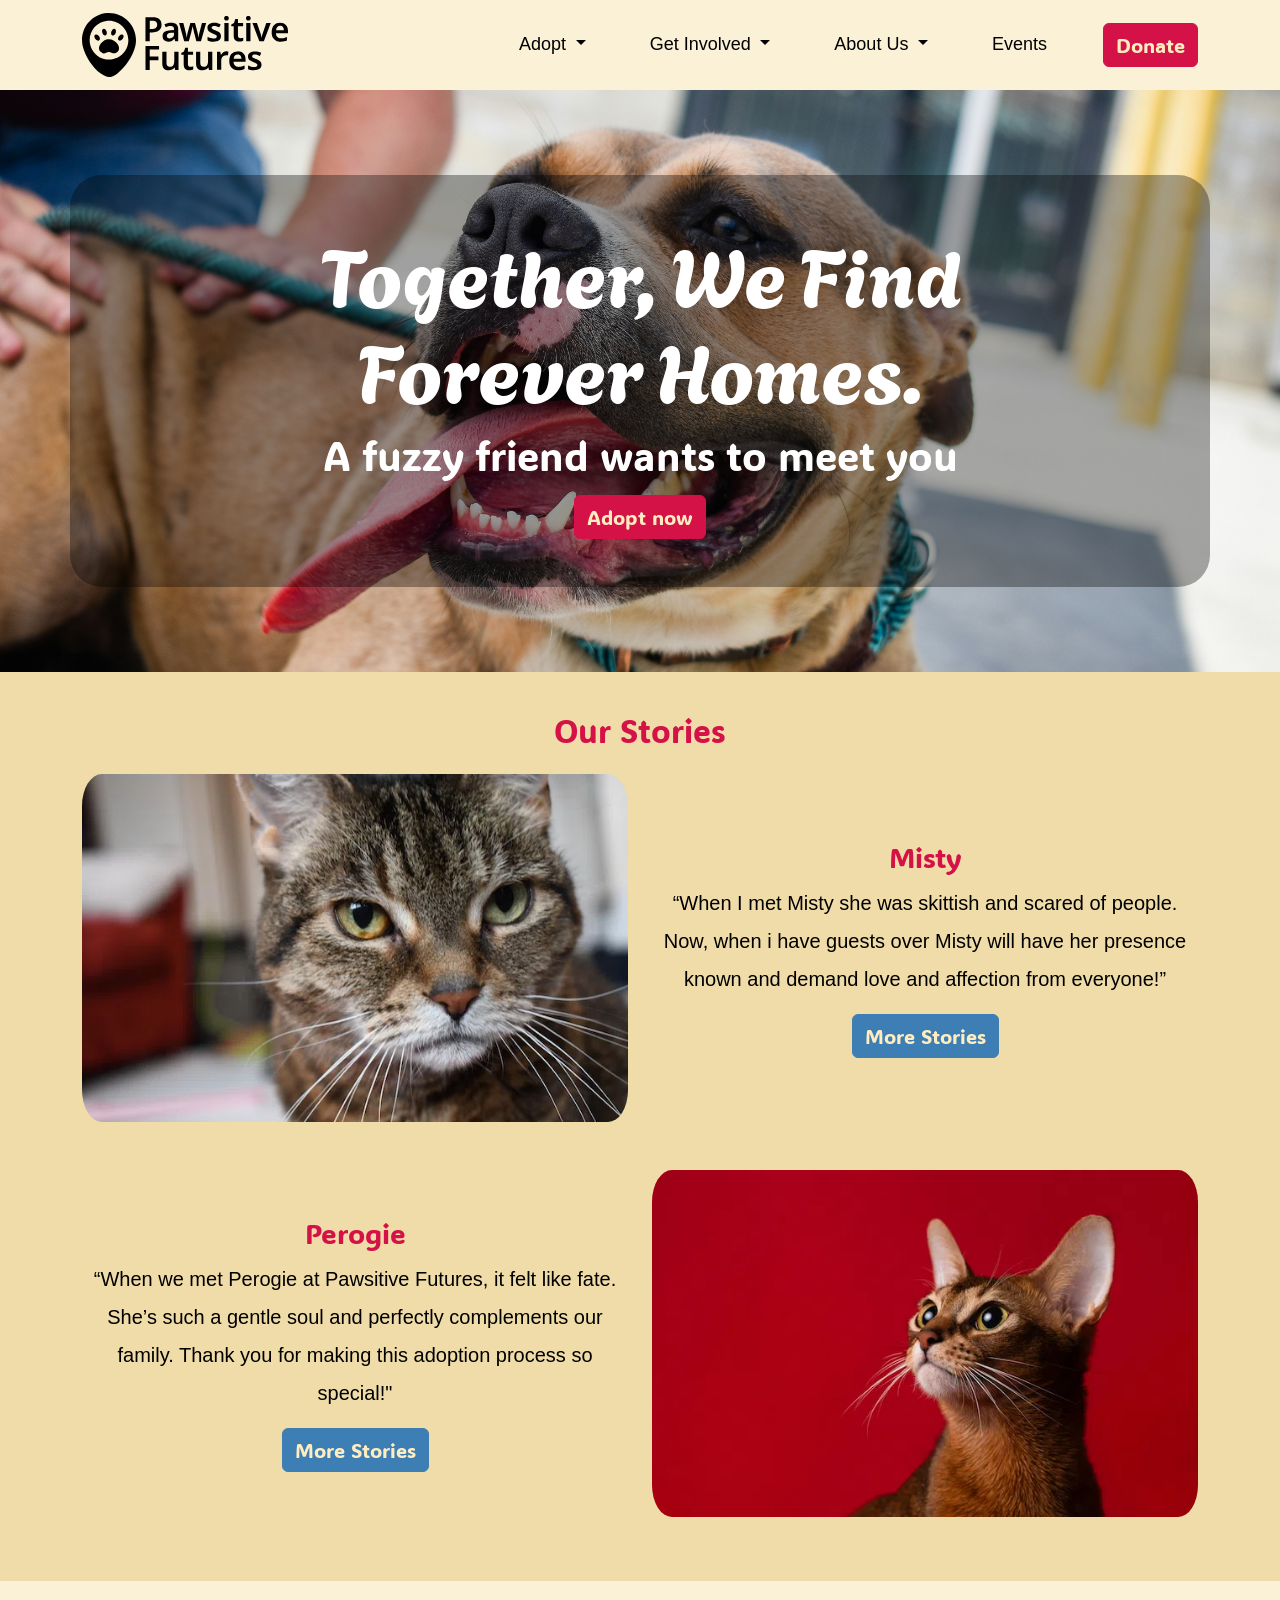
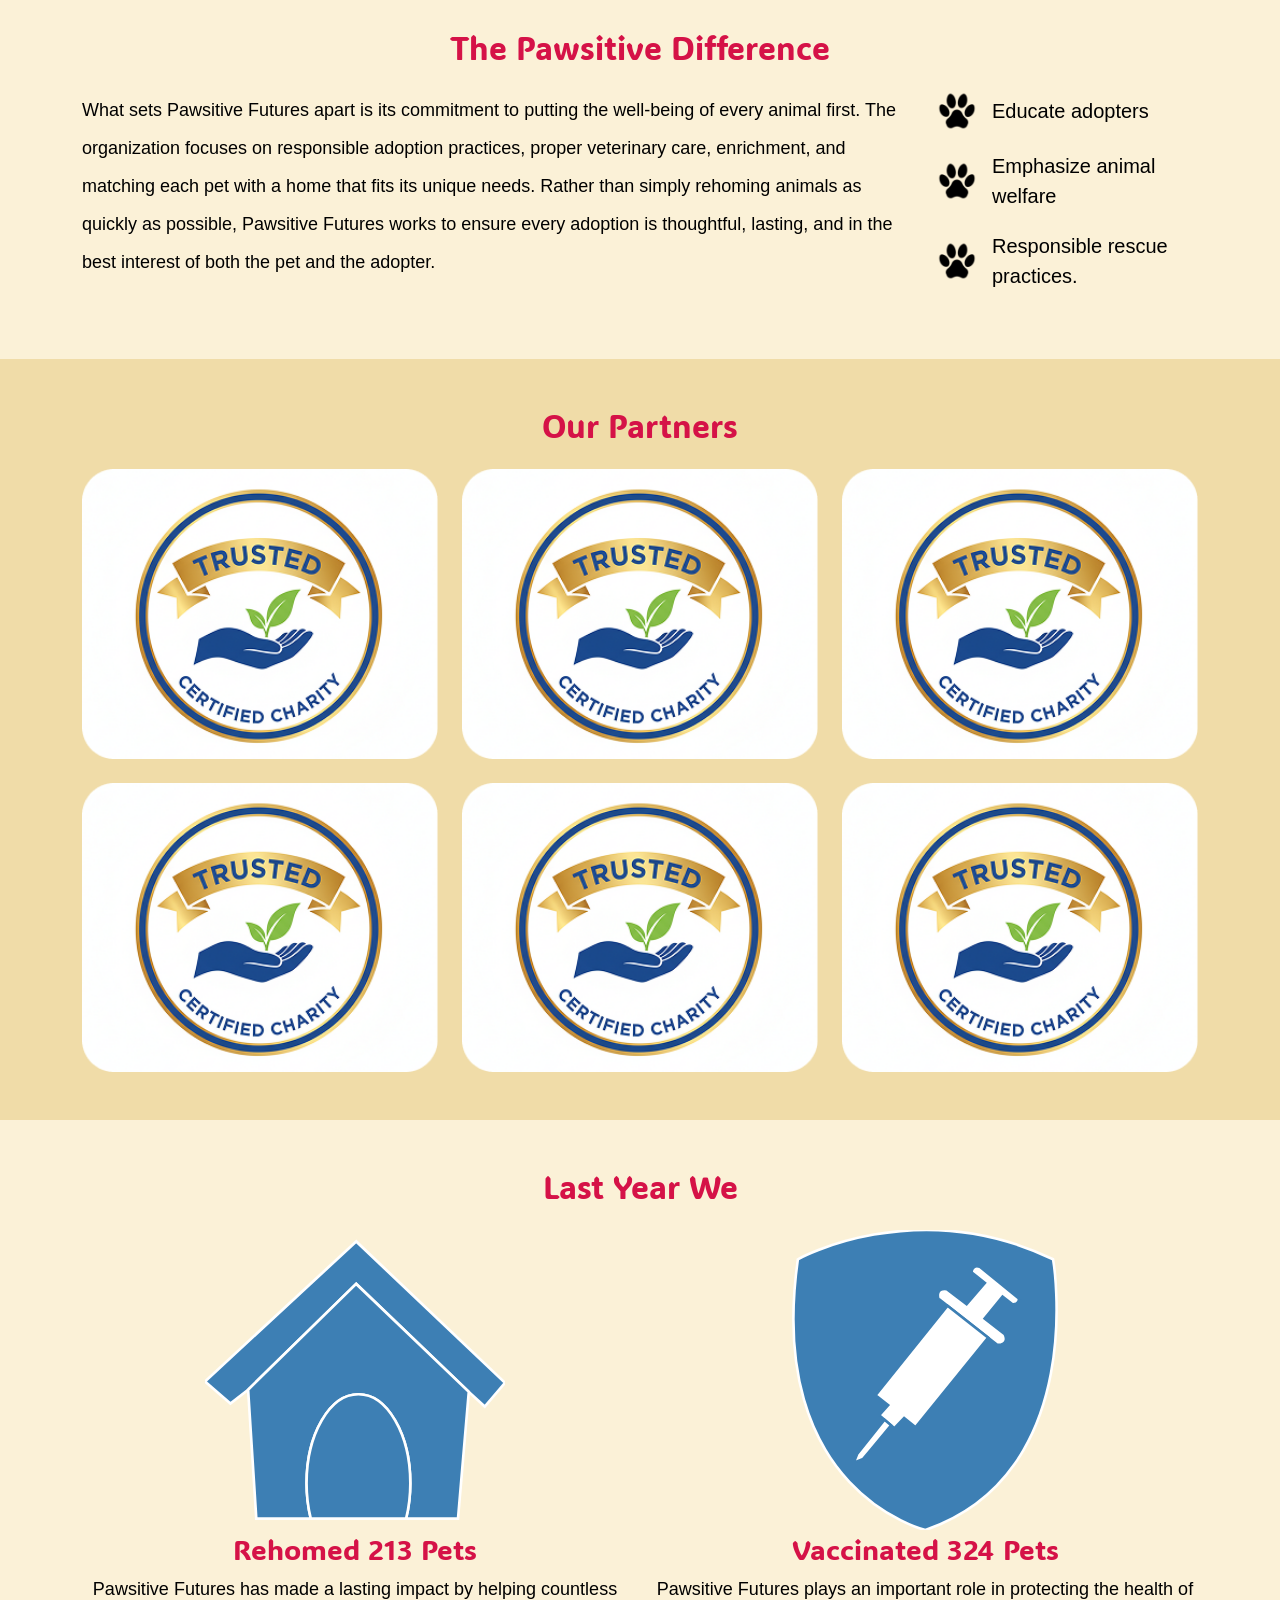
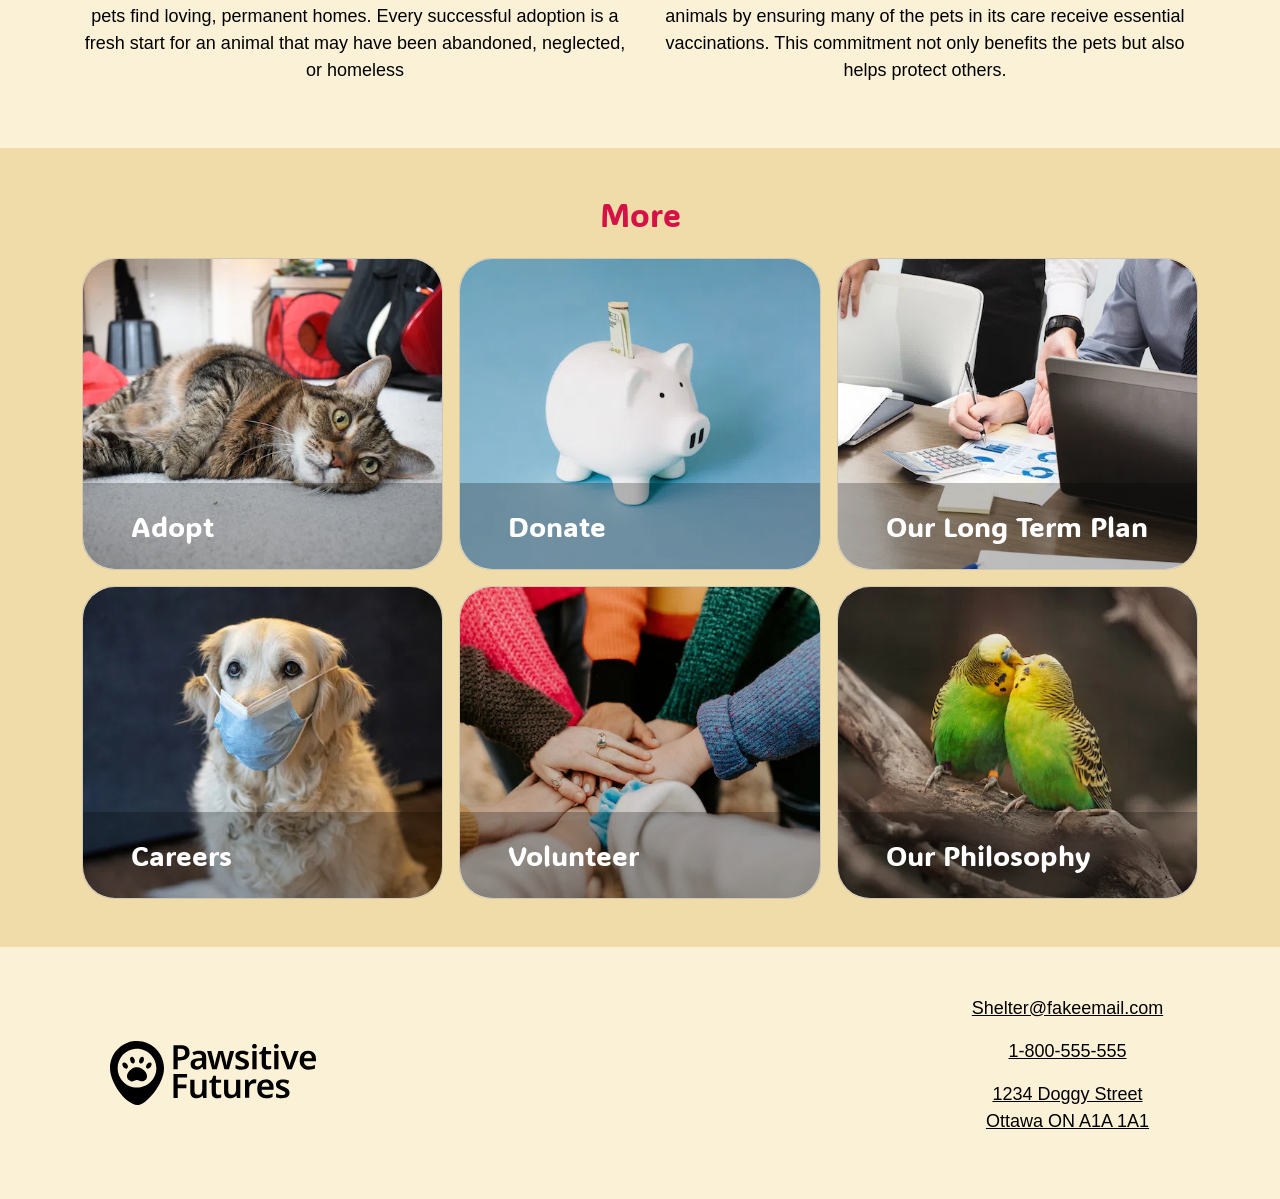
==== index.html @ 4f3e94f2 "yeah" ====
<!DOCTYPE html>
<html lang="en">

<head>
    <meta charset="UTF-8">
    <meta name="viewport" content="width=device-width, initial-scale=1.0">
    <title>Home - Pawsitive Futures</title>
    <!-- fonts -->
    <link rel="preconnect" href="https://fonts.googleapis.com">
    <link rel="preconnect" href="https://fonts.gstatic.com" crossorigin>
    <link href="https://fonts.googleapis.com/css2?family=ADLaM+Display&family=Agbalumo&display=swap" rel="stylesheet">

    <!-- bootstrap css -->
    <link href="https://cdn.jsdelivr.net/npm/bootstrap@5.3.8/dist/css/bootstrap.min.css" rel="stylesheet"
        integrity="sha384-sRIl4kxILFvY47J16cr9ZwB07vP4J8+LH7qKQnuqkuIAvNWLzeN8tE5YBujZqJLB" crossorigin="anonymous">

    <!-- my custom css -->
    <link rel="stylesheet" href="./css/main.css">
</head>

<body>
    <header>
        <a href="#main" class="skip">Skip to main content</a>
        <nav class="navbar navbar-expand-md bg-body-tertiary">
            <div class="container">
                <a class="navbar-brand" href="#">
                    <img src="./images/logo-pawsitive-futures.svg" alt="Bootstrap" width="206" height="auto">
                </a>
                <button class="navbar-toggler" type="button" data-bs-toggle="collapse" data-bs-target="#navbarNav"
                    aria-controls="navbarNav" aria-expanded="false" aria-label="Toggle navigation">
                    <span class="navbar-toggler-icon"></span>
                </button>
                <div class="collapse navbar-collapse" id="navbarNav">
                    <ul class="navbar-nav ms-auto column-gap-lg-5 md-align-items-center">
                        <li class="nav-item dropdown">
                            <a class="nav-link dropdown-toggle" href="#" role="button" data-bs-toggle="dropdown"
                                aria-expanded="false">
                                Adopt
                            </a>
                            <ul class="dropdown-menu">
                                <li><a class="dropdown-item" href="./adopt_cat.html">Adopt a Cat</a></li>
                                <li><a class="dropdown-item" href="#">Adopt a Dog</a></li>
                                <li><a class="dropdown-item" href="#">Adopt Another Animal</a></li>
                                <li><a class="dropdown-item" href="#">Adoption Process</a></li>
                                <li><a class="dropdown-item" href="#">Owner Resources</a></li>
                            </ul>
                        </li>
                        <li class="nav-item dropdown">
                            <a class="nav-link dropdown-toggle" href="#" role="button" data-bs-toggle="dropdown"
                                aria-expanded="false">
                                Get Involved
                            </a>
                            <ul class="dropdown-menu">
                                <li><a class="dropdown-item" href="#">Paid Roles</a></li>
                                <li><a class="dropdown-item" href="#">Volunteer Roles</a></li>
                                <li><a class="dropdown-item" href="#">Application Process</a></li>
                                <li><a class="dropdown-item" href="#">Orientation Process</a></li>
                                <li><a class="dropdown-item" href="#">Educational Resources</a></li>
                            </ul>
                        </li>
                        <li class="nav-item dropdown">
                            <a class="nav-link dropdown-toggle" href="#" role="button" data-bs-toggle="dropdown"
                                aria-expanded="false">
                                About Us
                            </a>
                            <ul class="dropdown-menu">
                                <li><a class="dropdown-item" href="#">Our Philosophy</a></li>
                                <li><a class="dropdown-item" href="#">The Pawisitve Difference</a></li>
                                <li><a class="dropdown-item" href="#">Success Stories</a></li>
                                <li><a class="dropdown-item" href="#">Our Long Term Plan</a></li>
                                <li><a class="dropdown-item" href="#">Financial Breakdowns</a></li>
                            </ul>
                        </li>
                        <li class="nav-item">
                            <a class="nav-link" href="#">Events</a>
                        </li>
                        <li class="nav-item">
                            <a class="btn btn-danger">Donate</a>
                        </li>
                    </ul>
                </div>
            </div>
        </nav>
    </header>
    <main id="main">
        <section id="hero" class="position-relative">
            <img id="hero-image" src="./images/test-image.jpg" alt="">
            <div id="hero-content" class="container position-absolute top-50 start-50 translate-middle rounded-5 text-center
                    p-md-3 p-xl-5">
                <div class="d-flex align-items-center flex-column ">
                    <p class="text-white display-1 col-lg-8">Together, We Find Forever Homes.</p>
                    <p class="text-white display-6">A fuzzy friend wants to meet you</p>
                </div>
                <button class="btn btn-danger">Adopt now</button>
            </div>
        </section>

        <section class="bg-secondary py-3">
            <div class="container text-center">
                <h2 class="pt-4 pb-3">Our Stories</h2>

                <div class="row featured-pet">
                    <img 
                        class="col-md-6 rounded-5"
                        srcset="./images/our_stories_1_sm.webp 400w,
                            ./images/our_stories_1_md.webp 768w,
                            ./images/our_stories_1_lg.webp 992w,"
                        src="./images/our_stories_1_lg.webp"
                        sizes="100vw"
                        alt="Misty the cat, she is a brown tabby with one green eye and one yellow-ish-green eye">
                    <div class="col-md-6 d-flex flex-column justify-content-center align-items-center">
                        <h3>Misty</h3>
                        <p class="font-large lh-large">“When I met Misty she was skittish and scared of people. Now,
                            when i have guests over Misty will have her presence known and demand love and affection
                            from everyone!”</p>
                        <button class=" btn btn-info">More Stories</button>
                    </div>
                </div>

                <div class="row featured-pet py-5 d-flex">
                    <img 
                        class="col-md-6 rounded-5"
                        srcset="./images/our_stories_2_sm.webp 400w,
                            ./images/our_stories_2_md.webp 768w,
                            ./images/our_stories_2_lg.webp 992w,"
                        src="./images/our_stories_2_lg.webp"
                        sizes="100vw"
                        alt="Perogie the cat, she is a red-ish brown and she is looking up to the left">

                    <div class="order-md-first col-md-6 d-flex flex-column justify-content-center align-items-center">
                        <h3>Perogie</h3>
                        <p class="font-large lh-large">“When we met Perogie at Pawsitive Futures, it felt like fate.
                            She’s such a gentle soul and perfectly complements our family. Thank you for making this
                            adoption process so special!"</p>
                        <button class=" btn btn-info">More Stories</button>
                    </div>
                </div>
            </div>
        </section>

        <section class="py-5">
            <div class="container">
                <h2 class="pb-3 text-center">The Pawsitive Difference</h2>
                <div class="row  justify-content-center">
                    <div class="col-md-9">
                        <p class="lh-large text-center text-md-start">What sets Pawsitive Futures apart is its
                            commitment to putting the well-being of every animal first. The organization focuses on
                            responsible adoption practices, proper veterinary care, enrichment, and matching each pet
                            with a home that fits its unique needs. Rather than simply rehoming animals as quickly as
                            possible, Pawsitive Futures works to ensure every adoption is thoughtful, lasting, and in
                            the best interest of both the pet and the adopter.</p>
                    </div>
                    <div class="col-md-3 col-8">
                        <ul class="paw-bullets">
                            <li class="font-large"><span> Educate adopters</span></li>
                            <li class="font-large"><span> Emphasize animal welfare</span></li>
                            <li class="font-large"><span> Responsible rescue practices.</span></li>
                        </ul>
                    </div>
                </div>
            </div>
        </section>

        <section class="bg-secondary py-5">
            <div class="container">
                <h2 class="pb-3 text-center">Our Partners</h2>
                <div class="row g-4">

                    <img class="col-6 col-md-4" src="./images/partner-1.png" alt="">
                    <img class="col-6 col-md-4" src="./images/partner-1.png" alt="">
                    <img class="col-6 col-md-4" src="./images/partner-1.png" alt="">
                    <img class="col-6 col-md-4" src="./images/partner-1.png" alt="">
                    <img class="col-6 col-md-4" src="./images/partner-1.png" alt="">
                    <img class="col-6 col-md-4" src="./images/partner-1.png" alt="">
                </div>
            </div>
        </section>

        <section class="py-5" id="kpi">
            <div class="container">
                <h2 class="pb-3 text-center">Last Year We</h2>
                <div class="row text-center">
                    <div class="col-md-6">
                        <img src="./images/dog-house.svg" alt="">
                        <h3>Rehomed 213 Pets</h3>
                        <p>Pawsitive Futures has made a lasting impact by helping countless pets find loving, permanent
                            homes. Every successful adoption is a fresh start for an animal that may have been
                            abandoned, neglected, or homeless</p>
                    </div>
                    <div class="col-md-6">
                        <img src="./images/shot.svg" alt="">
                        <h3>Vaccinated 324 Pets</h3>
                        <p>Pawsitive Futures plays an important role in protecting the health of animals by ensuring
                            many of the pets in its care receive essential vaccinations. This commitment not only
                            benefits the pets but also helps protect others.</p>
                    </div>
                </div>
            </div>
        </section>

        <section class="bg-secondary py-5" id="more_cards">
            <h2 class="pb-3 text-center">More</h2>
            <div class="container">
                <div class="row g-3">
                    <a href="#" class="col-md-4">
                        <div class="card p-0 rounded-5">
                            <!-- since the image takes more of the screen on mobile, make the image larger on mobile -->
                            <!-- tablet uses the same formatting as the large screen sizes but has a smaller screen so use the md image -->
                            <img 
                                class="card-img rounded-5 object-fit-cover"
                                srcset="./images/more_card_1_lg.webp 400w,
                                    ./images/more_card_1_md.webp 800w,
                                    ./images/more_card_1_lg.webp 1200w,"
                                src="./images/more_card_1_lg.webp"
                                sizes="100vw"
                                alt="brown tabby cat rolling around on the floor">
                            <div class="card-img-overlay d-flex flex-column justify-content-end p-0">
                                <h3 class="card-title ml-auto text-white m-0 p-4 ps-5 rounded-bottom-5">Adopt</h3>
                            </div>
                        </div>
                    </a>
                    
                    <a href="#" class="col-md-4">
                        <div class="card p-0 rounded-5">
                            <img 
                                class="card-img rounded-5 object-fit-cover"
                                srcset="./images/more_card_2_lg.webp 400w,
                                    ./images/more_card_2_md.webp 800w,
                                    ./images/more_card_2_lg.webp 1200w,"
                                src="./images/more_card_2_lg.webp"
                                sizes="100vw"
                                alt="white piggy bank with dollar inserted in the hole">
                            <div class="card-img-overlay d-flex flex-column justify-content-end p-0">
                                <h3 class="card-title ml-auto text-white m-0 p-4 ps-5 rounded-bottom-5">Donate</h3>
                            </div>
                        </div>
                    </a>
                    
                    <a href="#" class="col-md-4">
                        <div class="card p-0 rounded-5">
                            <img 
                                class="card-img rounded-5 object-fit-cover"
                                srcset="./images/more_card_3_lg.webp 400w,
                                    ./images/more_card_3_md.webp 800w,
                                    ./images/more_card_3_lg.webp 1200w,"
                                src="./images/more_card_3_lg.webp"
                                sizes="100vw"
                                alt="white piggy bank with dollar inserted in the hole">
                            <div class="card-img-overlay d-flex flex-column justify-content-end p-0">
                                <h3 class="card-title ml-auto text-white m-0 p-4 ps-5 rounded-bottom-5">Our Long Term Plan</h3>
                            </div>
                        </div>
                    </a>
                    
                    <a href="#" class="col-md-4">
                        <div class="card p-0 rounded-5">
                            <img 
                                class="card-img rounded-5 object-fit-cover"
                                srcset="./images/more_card_4_lg.webp 400w,
                                    ./images/more_card_4_md.webp 800w,
                                    ./images/more_card_4_lg.webp 1200w,"
                                src="./images/more_card_4_lg.webp"
                                sizes="100vw"
                                alt="white piggy bank with dollar inserted in the hole">
                            <div class="card-img-overlay d-flex flex-column justify-content-end p-0">
                                <h3 class="card-title ml-auto text-white m-0 p-4 ps-5 rounded-bottom-5">Careers</h3>
                            </div>
                        </div>
                    </a>
                    
                    <a href="#" class="col-md-4">
                        <div class="card p-0 rounded-5">
                            <img 
                                class="card-img rounded-5 object-fit-cover"
                                srcset="./images/more_card_5_lg.webp 400w,
                                    ./images/more_card_5_md.webp 800w,
                                    ./images/more_card_5_lg.webp 1200w,"
                                src="./images/more_card_5_lg.webp"
                                sizes="100vw"
                                alt="white piggy bank with dollar inserted in the hole">
                            <div class="card-img-overlay d-flex flex-column justify-content-end p-0">
                                <h3 class="card-title ml-auto text-white m-0 p-4 ps-5 rounded-bottom-5">Volunteer</h3>
                            </div>
                        </div>
                    </a>
                    
                    <a href="#" class="col-md-4">
                        <div class="card p-0 rounded-5">
                            <img 
                                class="card-img rounded-5 object-fit-cover"
                                srcset="./images/more_card_6_lg.webp 400w,
                                    ./images/more_card_6_md.webp 800w,
                                    ./images/more_card_6_lg.webp 1200w,"
                                src="./images/more_card_6_lg.webp"
                                sizes="100vw"
                                alt="white piggy bank with dollar inserted in the hole">
                            <div class="card-img-overlay d-flex flex-column justify-content-end p-0">
                                <h3 class="card-title ml-auto text-white m-0 p-4 ps-5 rounded-bottom-5">Our Philosophy</h3>
                            </div>
                        </div>
                    </a>
                    

                </div>
            </div>
        </section>
    </main>

    <footer>
        <div class="container">
            <div class="row align-items-center py-5">
                <div class="col-md-3 text-center mb-md-0 mb-3">
                    <a href="#">
                        <img src="./images/logo-pawsitive-futures.svg" alt="Bootstrap" width="206" height="auto">
                    </a>
                </div>
                <div class="ms-auto col-md-3 text-center">
                    <address class="mb-0">
                        <p><a href="mailto:Shelter@fakeemail.com">Shelter@fakeemail.com</a></p>
                        <p><a href="tel:+1800555555">1-800-555-555</a></p>

                        <p><a href="https://maps.app.goo.gl/BdXPBVLFB6ShGfZq6" target="_blank">1234 Doggy Street <br>
                                Ottawa ON A1A 1A1</a></p>
                    </address>
                </div>
            </div>
        </div>

    </footer>
    <!-- bootstrap JS -->
    <script src="https://cdn.jsdelivr.net/npm/bootstrap@5.3.8/dist/js/bootstrap.bundle.min.js"
        integrity="sha384-FKyoEForCGlyvwx9Hj09JcYn3nv7wiPVlz7YYwJrWVcXK/BmnVDxM+D2scQbITxI"
        crossorigin="anonymous"></script>
</body>

</html>
---- css/main.css ----
:root {

    --bs-body-font-family: 'Segoe UI', sans-serif;

    --bs-body-color: #000000;
    --bs-body-color-rgb: 0, 0, 0;

    --bs-body-bg: #FBF1D7;
    --bs-tertiary-bg-rgb: 251, 241, 215;

    --bs-secondary-color:#F0DCA8;
    --bs-secondary-rgb: 240, 220, 168;

    --bs-link-color-rgb: 0, 0, 0;
    --bs-link-hover-color-rgb: 192, 14, 62;

    --hero-font: "Agbalumo", system-ui;
    --header-font: "ADLaM Display", system-ui;

    --bs-body-font-size:18px;

    --bs-info-rgb: 61, 127, 180;

    /* --bs-primary:#987dd3;
   --bs-primary-rgb: 152, 125, 211; */

    /* --bs-secondary: #7d82b8;
   --bs-secondary-rgb: 125, 130, 184; */

    /* font sizes */
    --fs-1: clamp(1.5rem, 5vw, 5rem);
}

/* fonts */
.display-1 {
    font-family: var(--hero-font);
}

.display-6 {
    font-family: var(--header-font);
}

h2, h3 {
    font-family: var(--header-font);
    color: #D51247;
    line-height: 38px;
}

.font-small {
    font-size: 16px;
}

.font-mid {
    font-size: 18px;
}

.font-large {
    font-size: 20px;
}

.lh-large {
    line-height: 38px;
}

/* burg */
.navbar-toggler {
    border: none;
}

/* change the burger icon to be larger and red */
.navbar-toggler-icon {
    background-image: url("data:image/svg+xml,%3csvg xmlns='http://www.w3.org/2000/svg' viewBox='0 0 30 30'%3e%3cpath stroke='rgba%28213, 18, 70, 0.927%29' stroke-linecap='round' stroke-miterlimit='10' stroke-width='2' d='M4 7h22M4 15h22M4 23h22'/%3e%3c/svg%3e");
    width: 2em;
    height: 2em;
}

.navbar{
   --bs-navbar-color: rgb(0, 0, 0);
   --bs-navbar-hover-color: rgb(0, 0, 0);
   --bs-navbar-active-color: #c00e3e;
   font-weight: 500;   
}

.nav-link:focus, .nav-link:hover {
    color: #D51247;
}

.dropdown-menu {
  --dropdown-link-hover-color: #e1d1a8;
  --bs-dropdown-link-hover-bg: #F0DCA8;
  --bs-dropdown-link-active-bg:#B4A06B;
  --bs-dropdown-link-active-color:black;
  --bs-dropdown-border-radius:0;
  border: none;
}

.btn {
    --bs-btn-font-family:"ADLaM Display", system-ui;
    --bs-btn-color: #FFEDBF;
    --bs-btn-font-size: 20px;
}

.btn-info {
    --bs-btn-color: #FFEDBF;
    --bs-btn-bg: #3D7FB4;
    --bs-btn-border-color: #3D7FB4;

    --bs-btn-hover-color: #FFEDBF;
    --bs-btn-hover-bg: #1C5A8D;
    --bs-btn-hover-border-color: #1C5A8D;

    --bs-btn-active-color: #FFEDBF;
    --bs-btn-active-bg: #103E63;
    --bs-btn-active-border-color: #103E63;
    
}

.btn-danger {
    --bs-btn-color: #FFEDBF;
    --bs-btn-bg: #D51247;
    --bs-btn-border-color: #D51247;

    --bs-btn-hover-color: #FFEDBF;
    --bs-btn-hover-bg: #970A30;
    --bs-btn-hover-border-color: #970A30;
    
    --bs-btn-active-color: #FFEDBF;
    --bs-btn-active-bg: #621329;
    --bs-btn-active-border-color: #621329;
}

/* skip link */
.skip {
  position: absolute;
  left: -10000px;
  top: auto;
  width: 1px;
  height: 1px;
  overflow: hidden;
  display: block;
}

.skip:focus {
  position: static;
  width: auto;
  height: auto;
}

/* hero section */
#hero-image {
    height: 310px;
    width: 100%;
    object-fit: cover;
}

#hero-content {
    position: absolute;
    background: rgba(0, 0, 0, 0.34);
}

.featured-pet img {
    object-fit: cover;
}

ul.paw-bullets {
    list-style: none;
    padding-left: 0;
}

ul.paw-bullets li {
  display: flex;
  align-items: center;
  gap: 0.75em;
  margin-bottom: 1em;
}

ul.paw-bullets li::before {
    content: "";
    background-image: url('../images/paw.svg');
    flex-shrink: 0;
    width: 2em;
    height: 2em;
    background-size: contain;
    background-repeat: no-repeat;
    background-position: center;
}

#kpi img {
    width: 300px;
    height: 300px;
}

/* more cards */
#more_cards a:hover h3, #more_cards a:focus h3 {
    background-color: rgba(0, 0, 0, 0.50);
}
#more_cards a h3 {
    transition: background-color 0.2s ease-in-out;
    background-color: rgba(0, 0, 0, 0.25);
}

/* tablet style */
@media (min-width: 768px) {
    #hero-image {
        height: 470px;
    }
}


/* desktop style */
@media (min-width: 1200px) {
    #hero-image {
        height: 582px;
    }

}
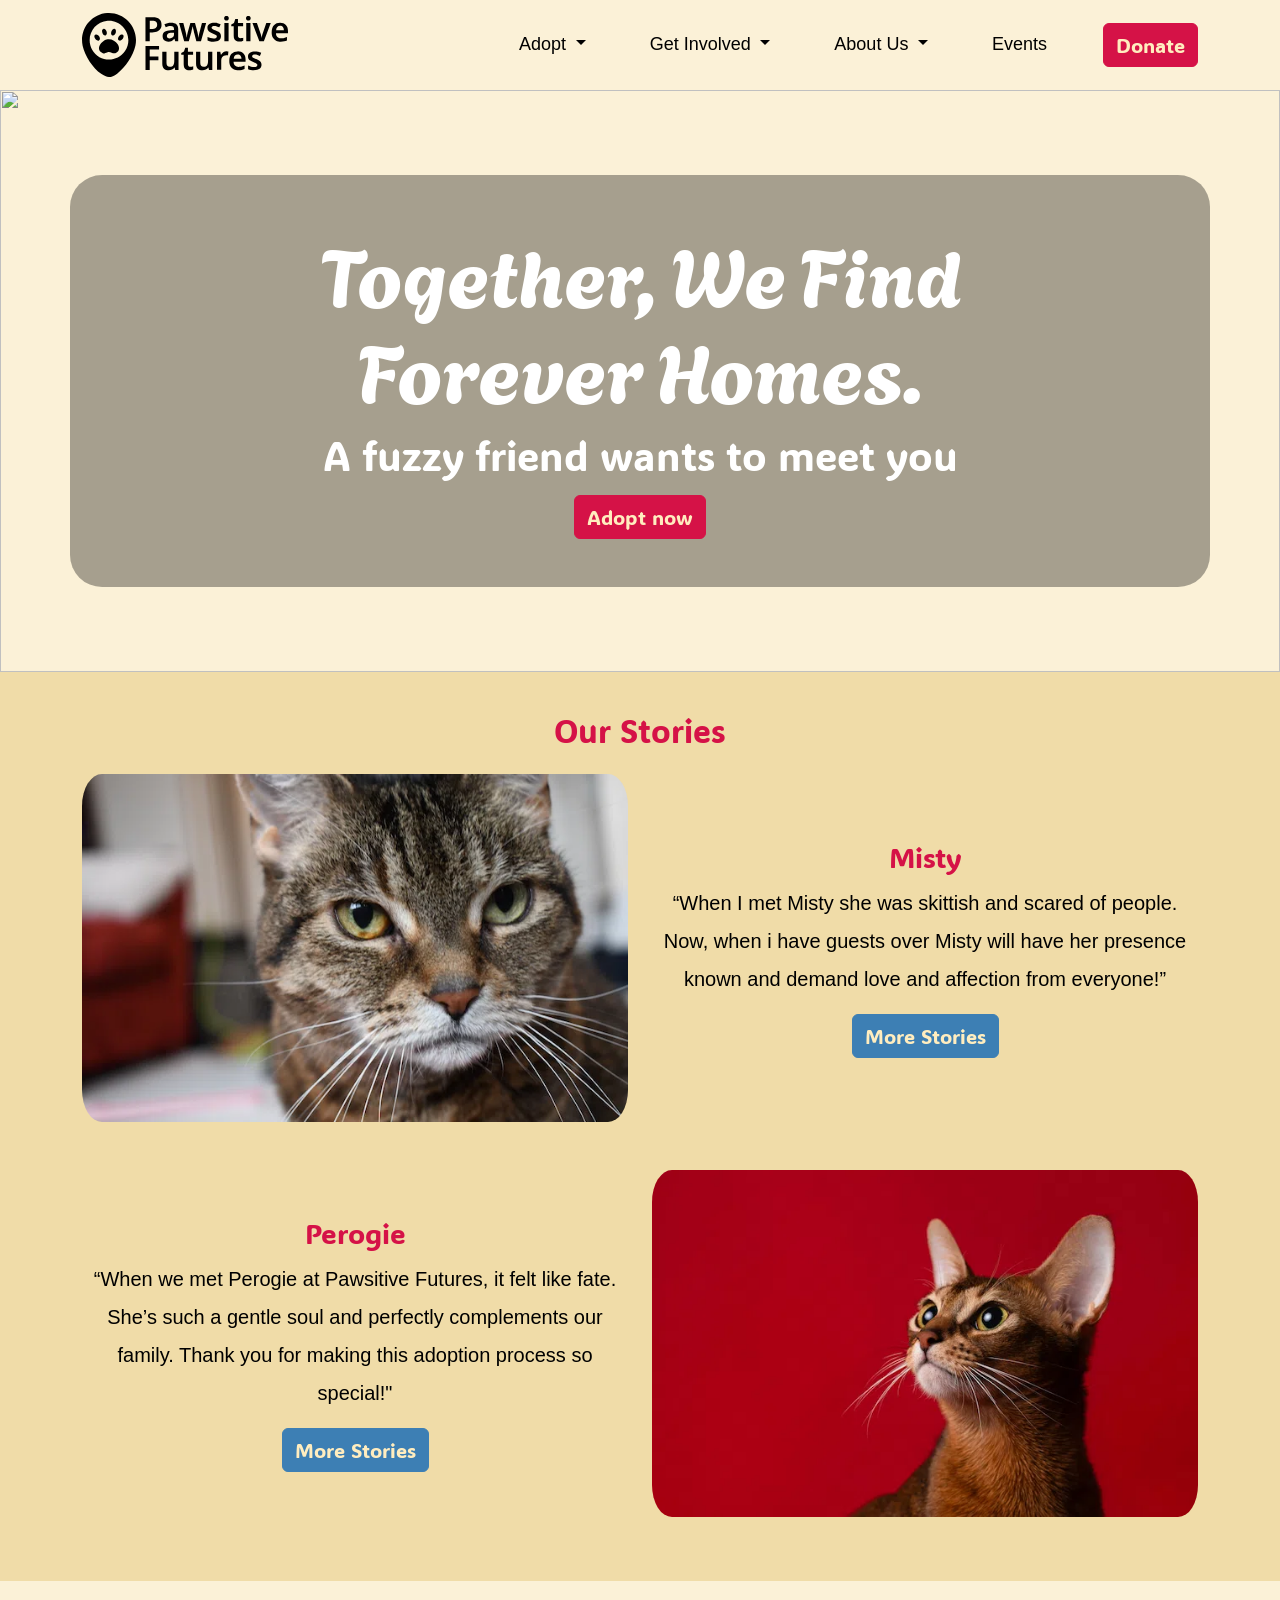
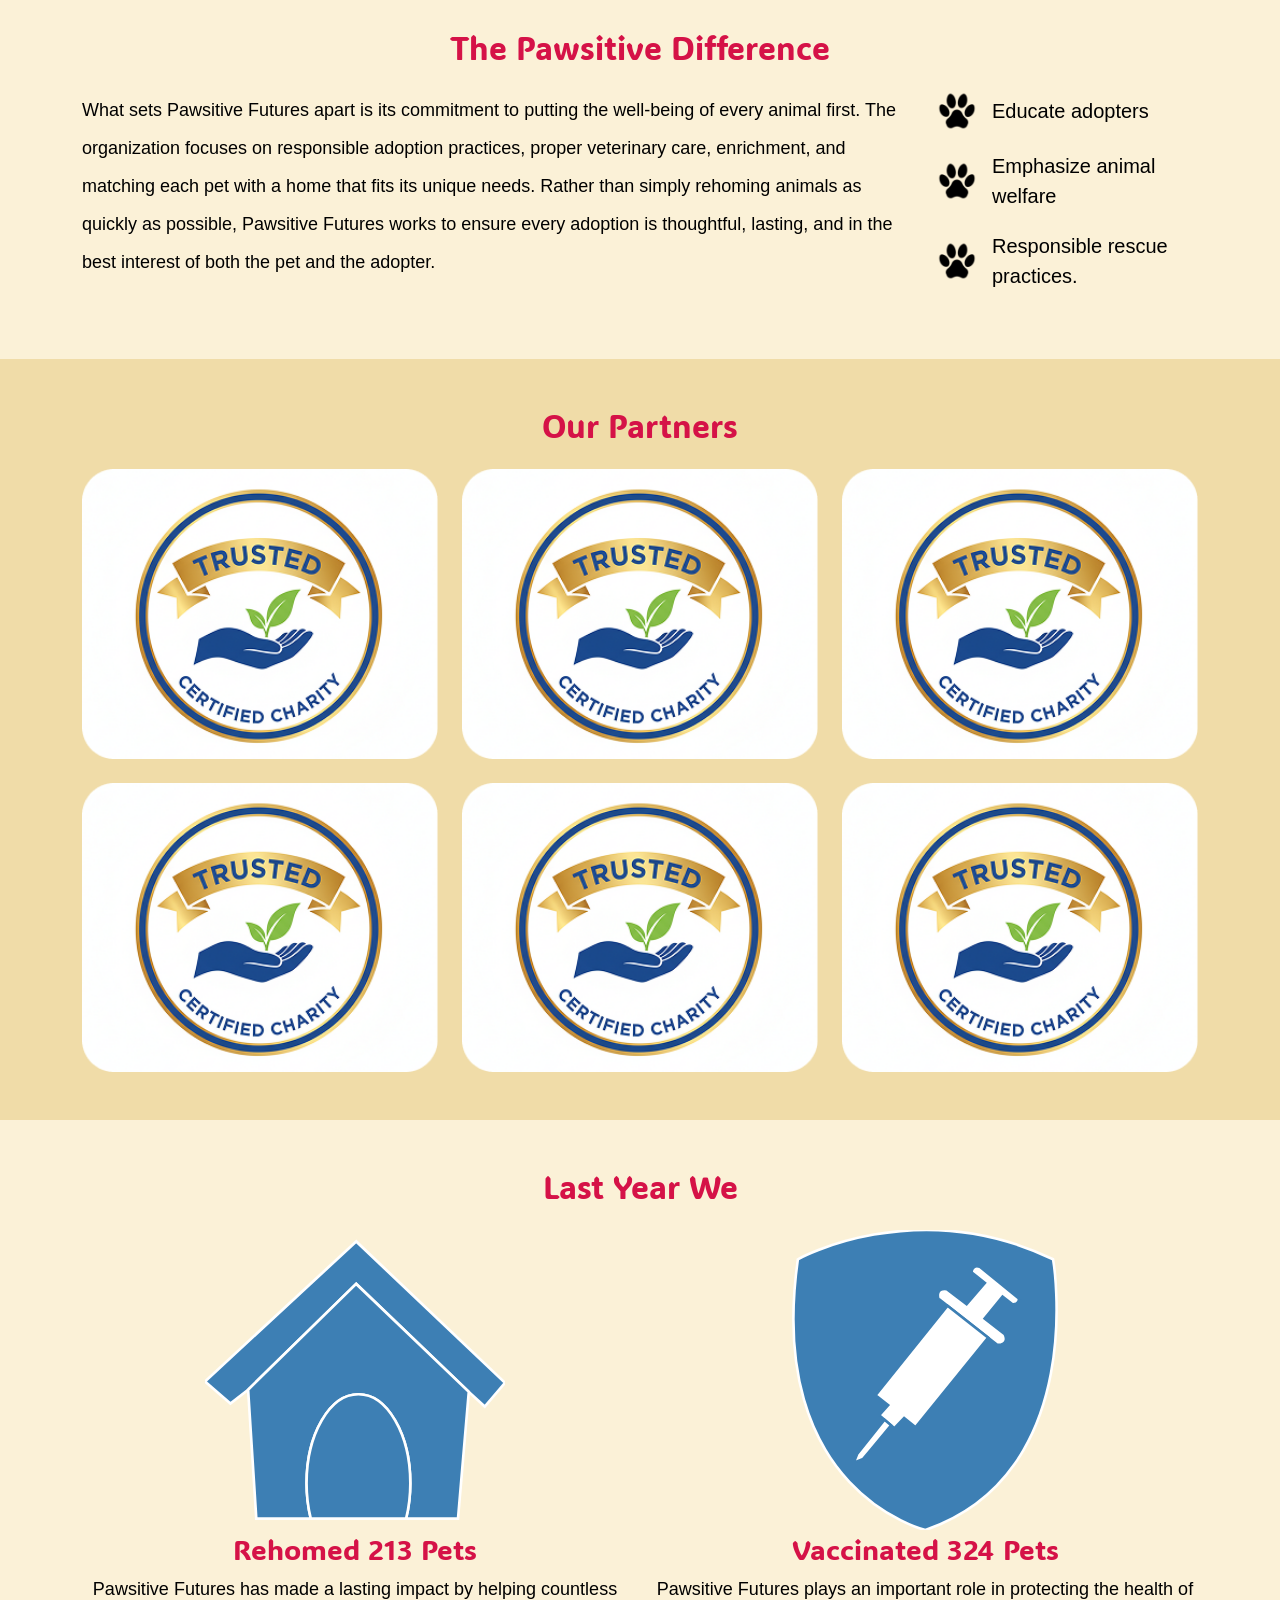
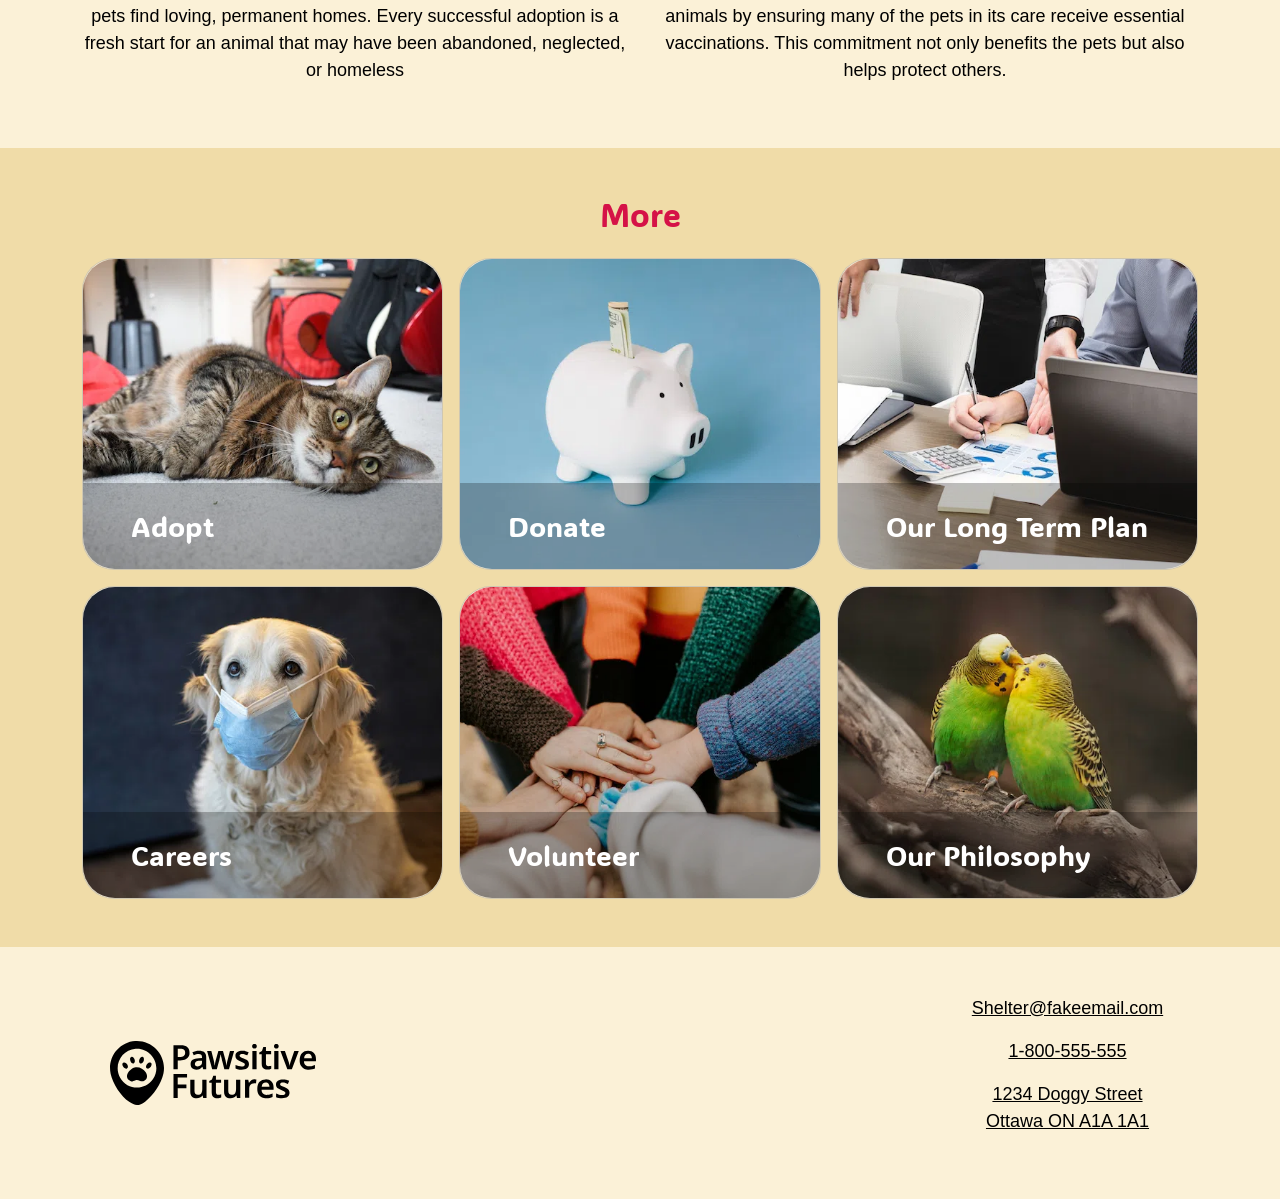
==== commit 970a03e8: "add hero images + animations" ====
--- a/index.html
+++ b/index.html
@@ -16,6 +16,9 @@
 
     <!-- my custom css -->
     <link rel="stylesheet" href="./css/main.css">
+
+    <!-- animations -->
+    <link rel="stylesheet" href="https://cdnjs.cloudflare.com/ajax/libs/animate.css/4.1.1/animate.min.css" />
 </head>
 
 <body>
@@ -66,7 +69,7 @@
                             <ul class="dropdown-menu">
                                 <li><a class="dropdown-item" href="#">Our Philosophy</a></li>
                                 <li><a class="dropdown-item" href="#">The Pawisitve Difference</a></li>
-                                <li><a class="dropdown-item" href="#">Success Stories</a></li>
+                                <li><a class="dropdown-item" href="./stories.html">Success Stories</a></li>
                                 <li><a class="dropdown-item" href="#">Our Long Term Plan</a></li>
                                 <li><a class="dropdown-item" href="#">Financial Breakdowns</a></li>
                             </ul>
@@ -84,14 +87,14 @@
     </header>
     <main id="main">
         <section id="hero" class="position-relative">
-            <img id="hero-image" src="./images/test-image.jpg" alt="">
+            <img id="hero-image" src="./images/Impactful text.jpg" alt="">
             <div id="hero-content" class="container position-absolute top-50 start-50 translate-middle rounded-5 text-center
                     p-md-3 p-xl-5">
                 <div class="d-flex align-items-center flex-column ">
-                    <p class="text-white display-1 col-lg-8">Together, We Find Forever Homes.</p>
-                    <p class="text-white display-6">A fuzzy friend wants to meet you</p>
-                </div>
-                <button class="btn btn-danger">Adopt now</button>
+                    <p class="text-white display-1 col-lg-8 animate__animated animate__fadeInDown ">Together, We Find Forever Homes.</p>
+                    <p class="text-white display-6 animate__animated animate__fadeInLeft">A fuzzy friend wants to meet you</p>
+                </div>
+                <button class="btn btn-danger animate__animated animate__fadeInUp animate__delay-1s">Adopt now</button>
             </div>
         </section>
 
--- a/css/main.css
+++ b/css/main.css
@@ -198,6 +198,25 @@
     transition: background-color 0.2s ease-in-out;
     background-color: rgba(0, 0, 0, 0.25);
 }
+#more_cards a:hover {
+    
+  animation: pulse; /* referring directly to the animation's @keyframe declaration */
+  animation-duration: 0.5s; /* don't forget to set a duration! */
+}
+
+/* cats */
+.card-title {
+    font-family: var(--header-font);
+}
+
+#cat-list p:first-of-type, #cat-list label {
+    font-family: var(--header-font);
+}
+
+#cat-list p:first-of-type {
+    font-size: 25px;
+}
+
 
 /* tablet style */
 @media (min-width: 768px) {
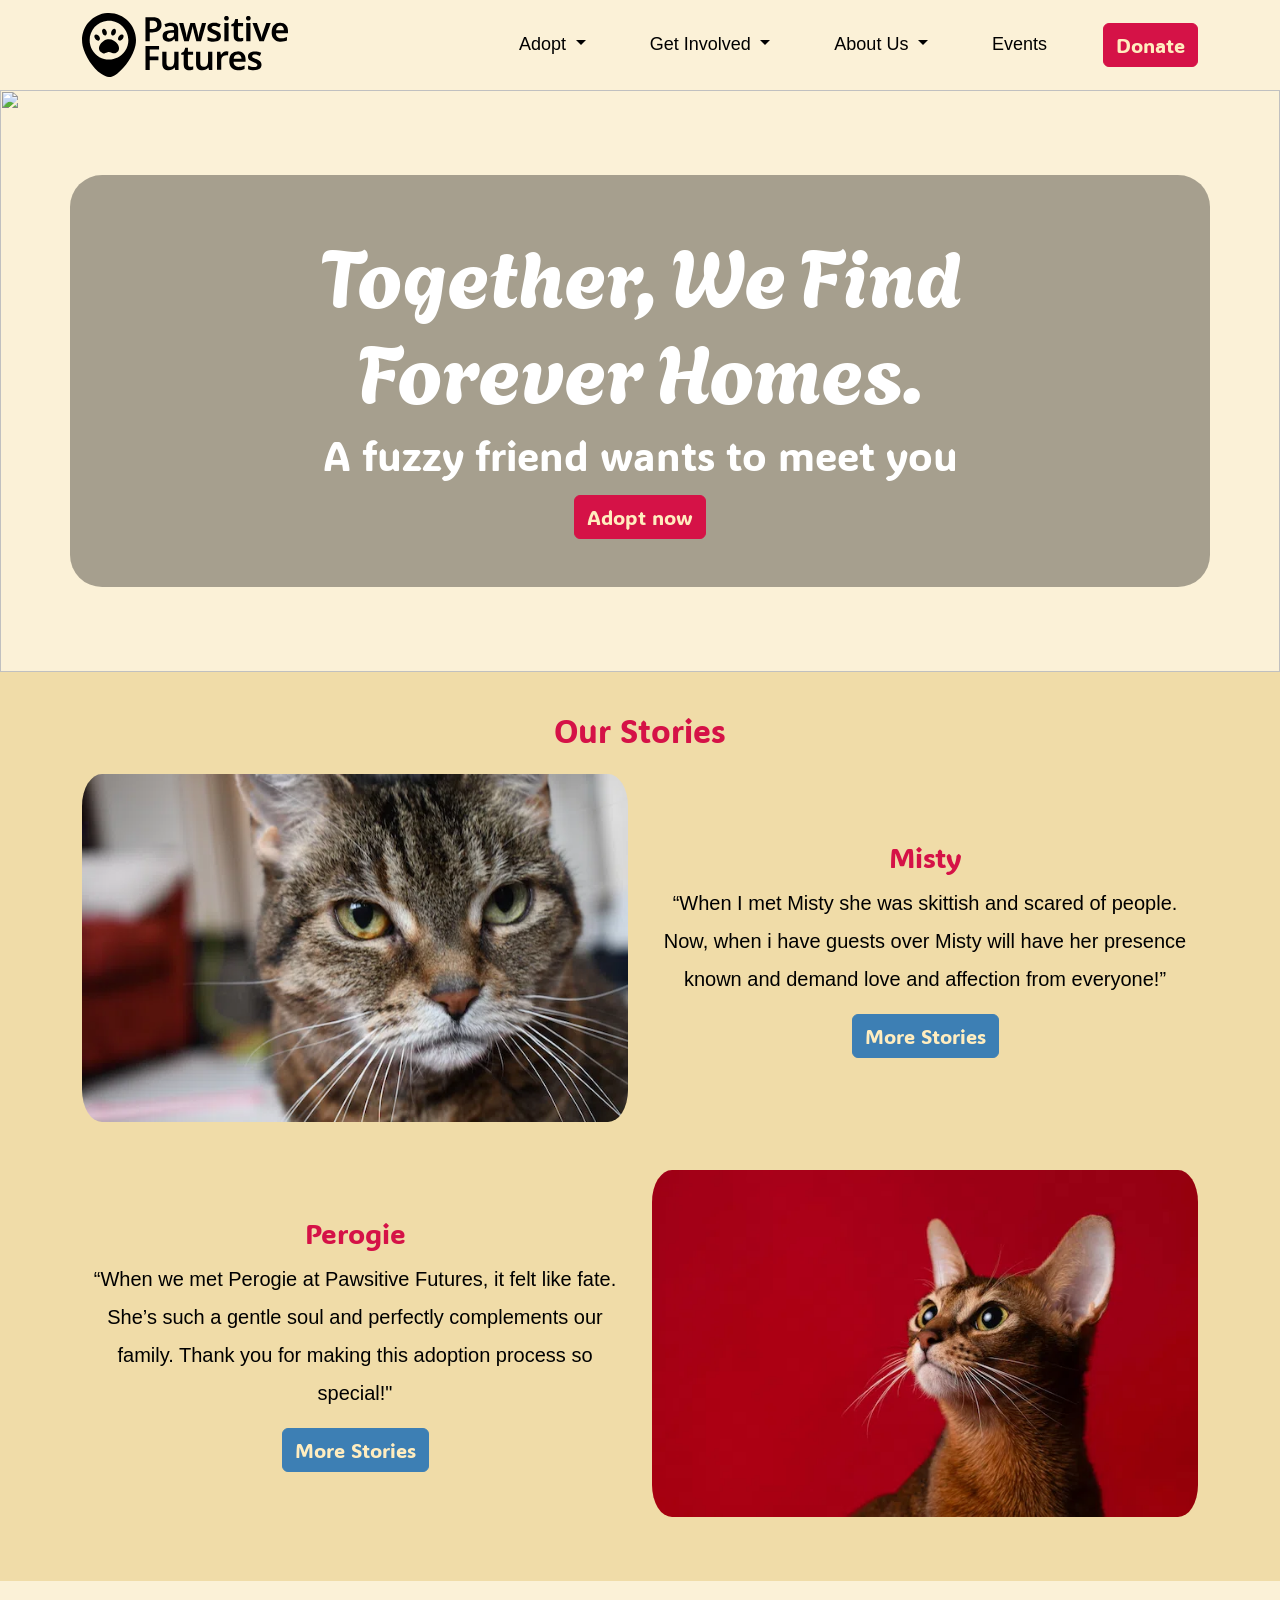
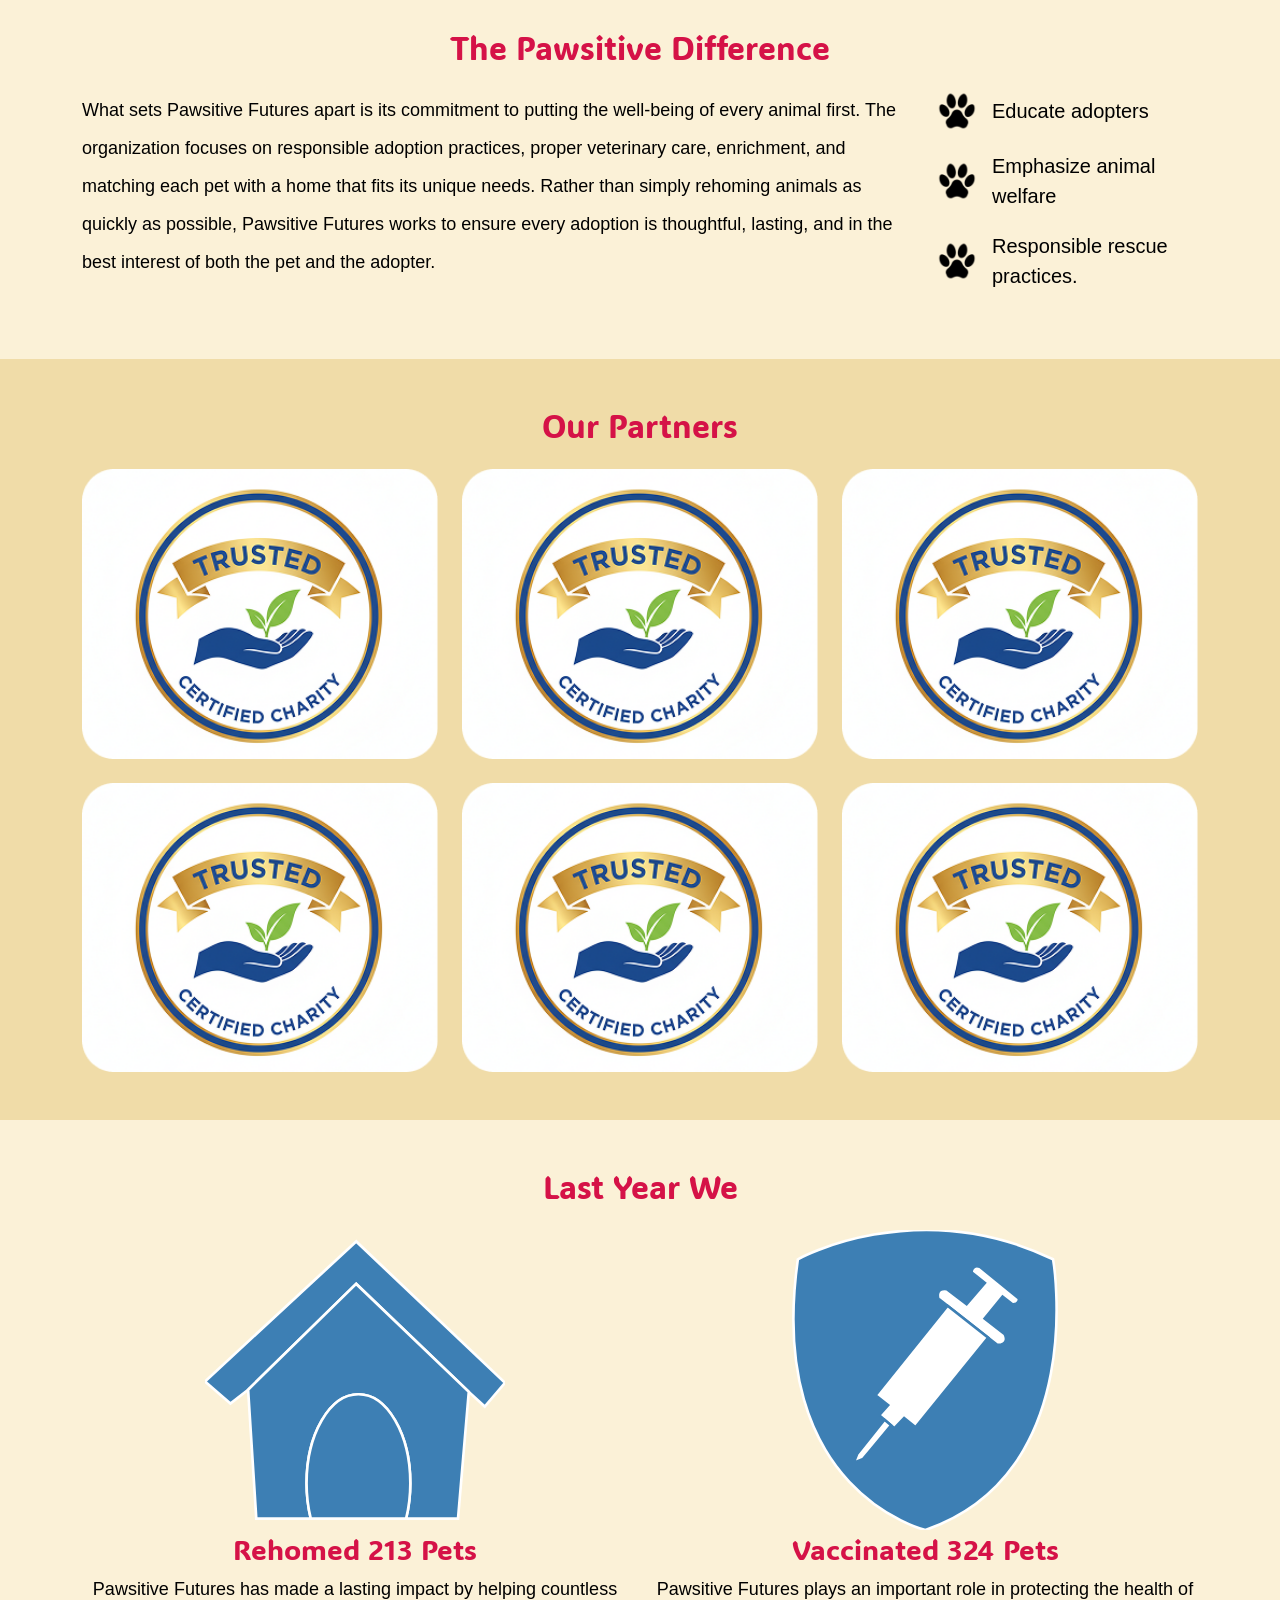
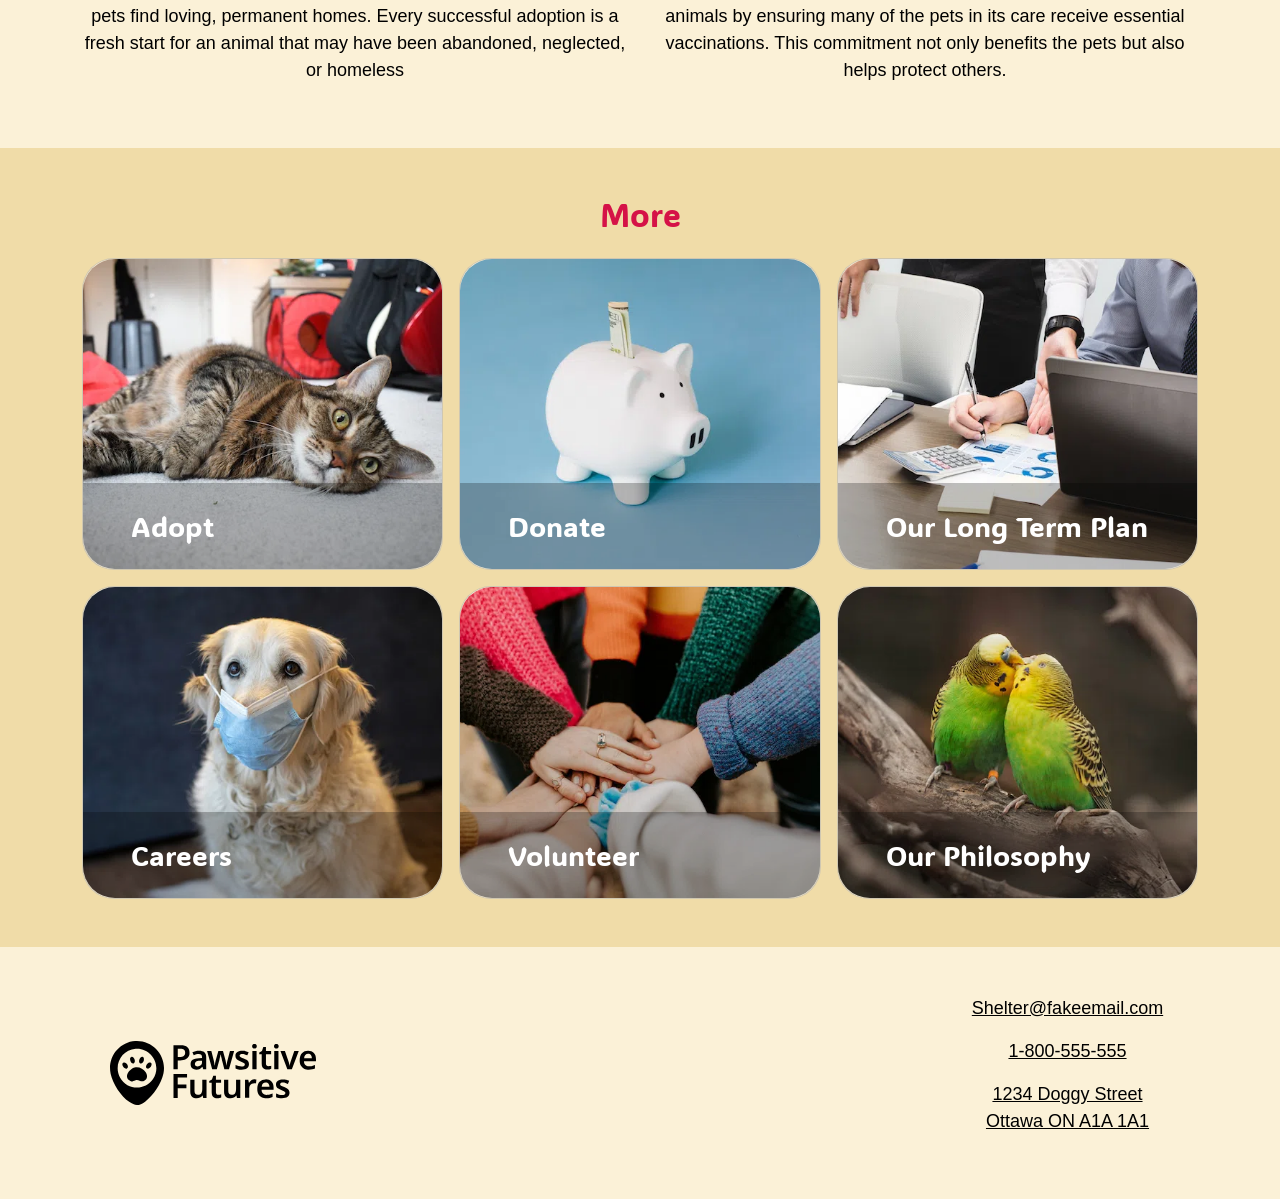
==== commit 8f47ead2: "animate on scroll" ====
--- a/index.html
+++ b/index.html
@@ -19,6 +19,7 @@
 
     <!-- animations -->
     <link rel="stylesheet" href="https://cdnjs.cloudflare.com/ajax/libs/animate.css/4.1.1/animate.min.css" />
+    <link href="https://unpkg.com/aos@2.3.1/dist/aos.css" rel="stylesheet">
 </head>
 
 <body>
@@ -104,6 +105,7 @@
 
                 <div class="row featured-pet">
                     <img 
+                        data-aos="fade-right"
                         class="col-md-6 rounded-5"
                         srcset="./images/our_stories_1_sm.webp 400w,
                             ./images/our_stories_1_md.webp 768w,
@@ -111,7 +113,8 @@
                         src="./images/our_stories_1_lg.webp"
                         sizes="100vw"
                         alt="Misty the cat, she is a brown tabby with one green eye and one yellow-ish-green eye">
-                    <div class="col-md-6 d-flex flex-column justify-content-center align-items-center">
+                    <div class="col-md-6 d-flex flex-column justify-content-center align-items-center"
+                        data-aos="fade-left">
                         <h3>Misty</h3>
                         <p class="font-large lh-large">“When I met Misty she was skittish and scared of people. Now,
                             when i have guests over Misty will have her presence known and demand love and affection
@@ -122,6 +125,7 @@
 
                 <div class="row featured-pet py-5 d-flex">
                     <img 
+                        data-aos="fade-left"
                         class="col-md-6 rounded-5"
                         srcset="./images/our_stories_2_sm.webp 400w,
                             ./images/our_stories_2_md.webp 768w,
@@ -130,7 +134,8 @@
                         sizes="100vw"
                         alt="Perogie the cat, she is a red-ish brown and she is looking up to the left">
 
-                    <div class="order-md-first col-md-6 d-flex flex-column justify-content-center align-items-center">
+                    <div class="order-md-first col-md-6 d-flex flex-column justify-content-center align-items-center"
+                        data-aos="fade-right">
                         <h3>Perogie</h3>
                         <p class="font-large lh-large">“When we met Perogie at Pawsitive Futures, it felt like fate.
                             She’s such a gentle soul and perfectly complements our family. Thank you for making this
@@ -334,6 +339,12 @@
     <script src="https://cdn.jsdelivr.net/npm/bootstrap@5.3.8/dist/js/bootstrap.bundle.min.js"
         integrity="sha384-FKyoEForCGlyvwx9Hj09JcYn3nv7wiPVlz7YYwJrWVcXK/BmnVDxM+D2scQbITxI"
         crossorigin="anonymous"></script>
+
+    <!-- animate js -->
+    <script src="https://unpkg.com/aos@2.3.1/dist/aos.js"></script>
+    <script>
+        AOS.init();
+    </script>
 </body>
 
 </html>
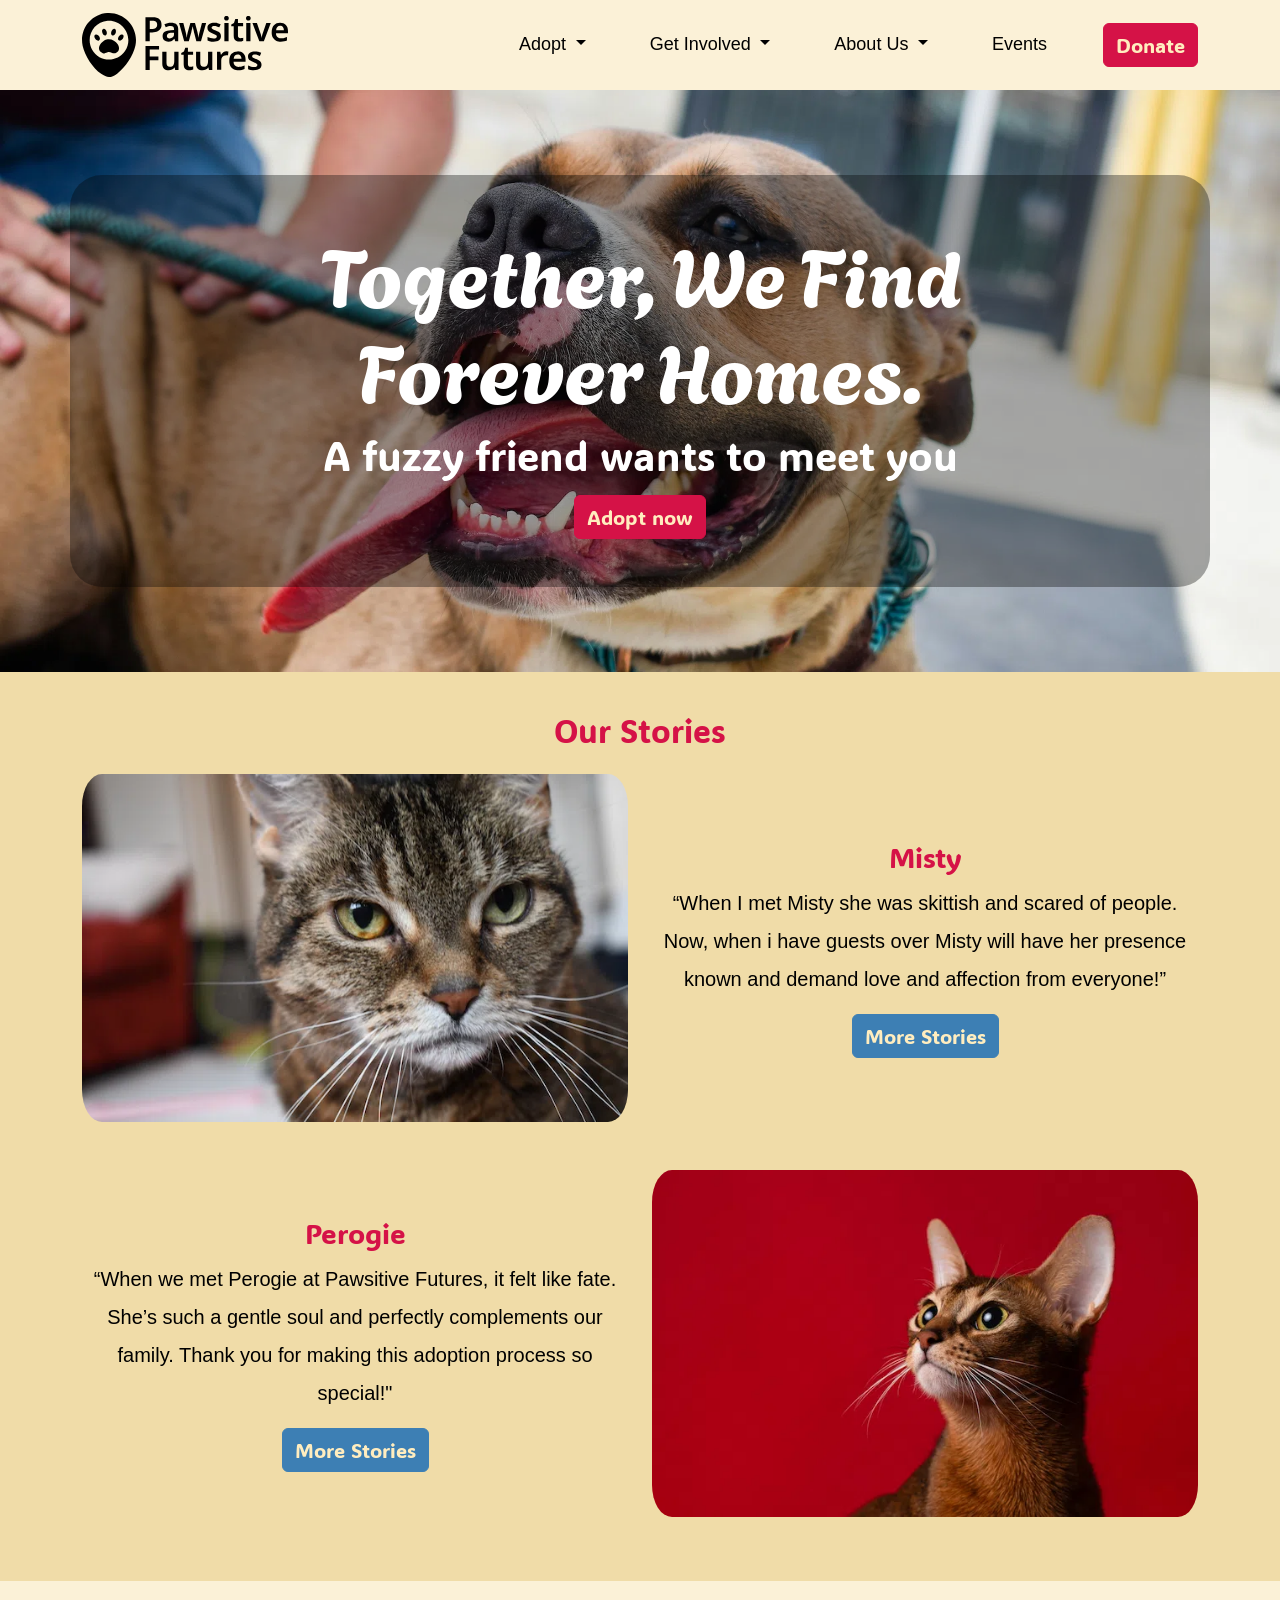
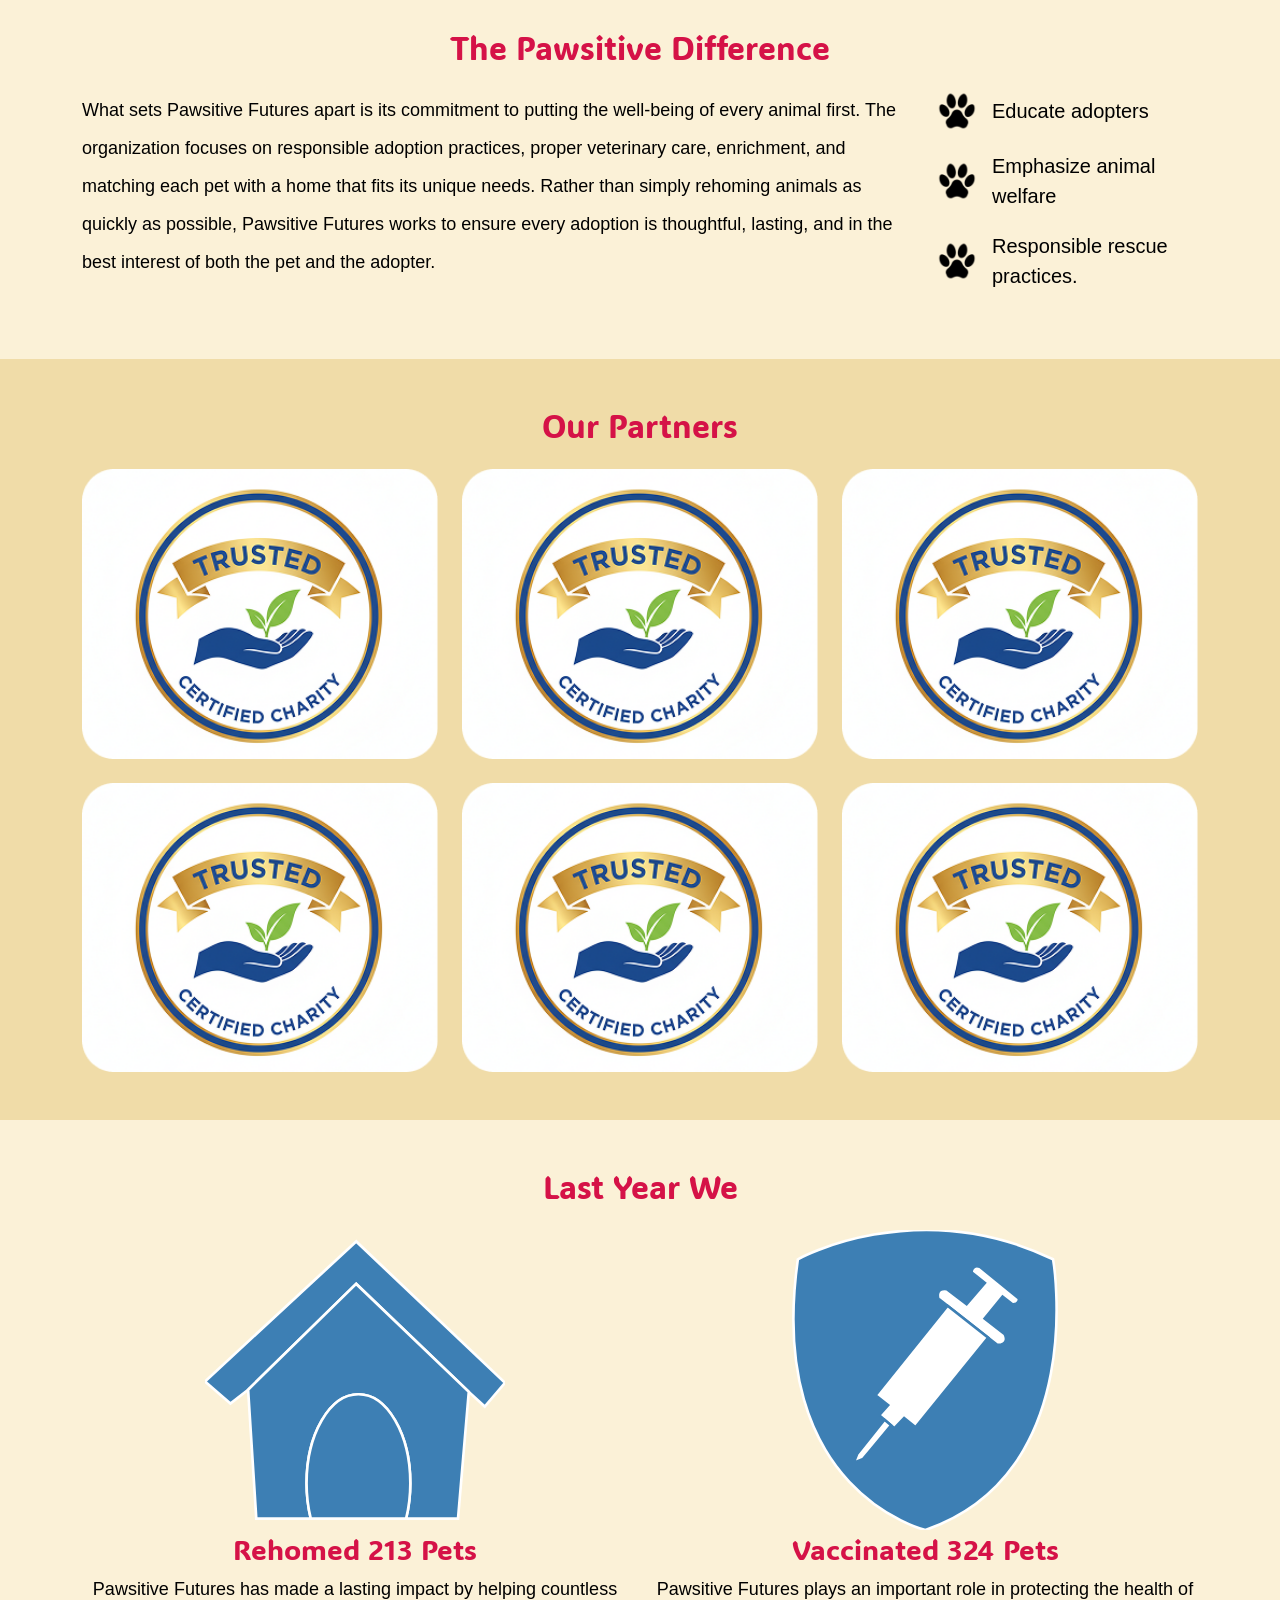
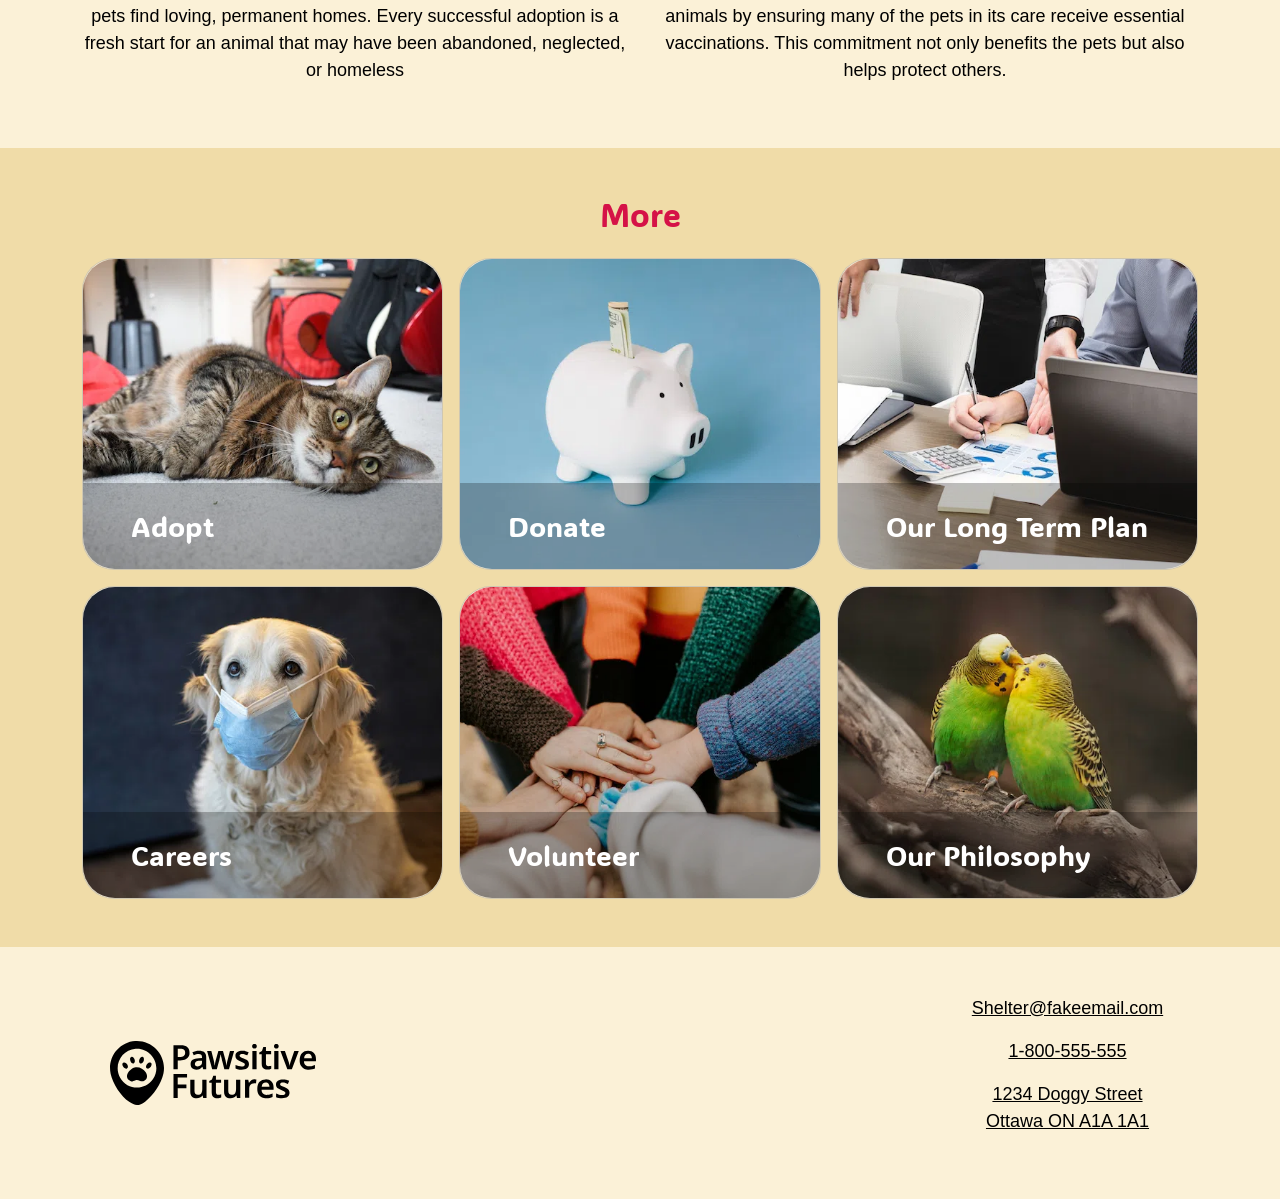
==== commit 6d78efbd: "Responsive hero images" ====
--- a/index.html
+++ b/index.html
@@ -88,7 +88,15 @@
     </header>
     <main id="main">
         <section id="hero" class="position-relative">
-            <img id="hero-image" src="./images/Impactful text.jpg" alt="">
+            <!-- decorative hero image -->
+            <img 
+                id="hero-image"
+                srcset="./images/hero-index-sm.webp 400w,
+                    ./images/hero-index-md.webp 768w,
+                    ./images/hero-index-lg.webp 1200w,"
+                src="./images/hero-index-lg.webp"
+                sizes="100vw"
+                alt="">
             <div id="hero-content" class="container position-absolute top-50 start-50 translate-middle rounded-5 text-center
                     p-md-3 p-xl-5">
                 <div class="d-flex align-items-center flex-column ">
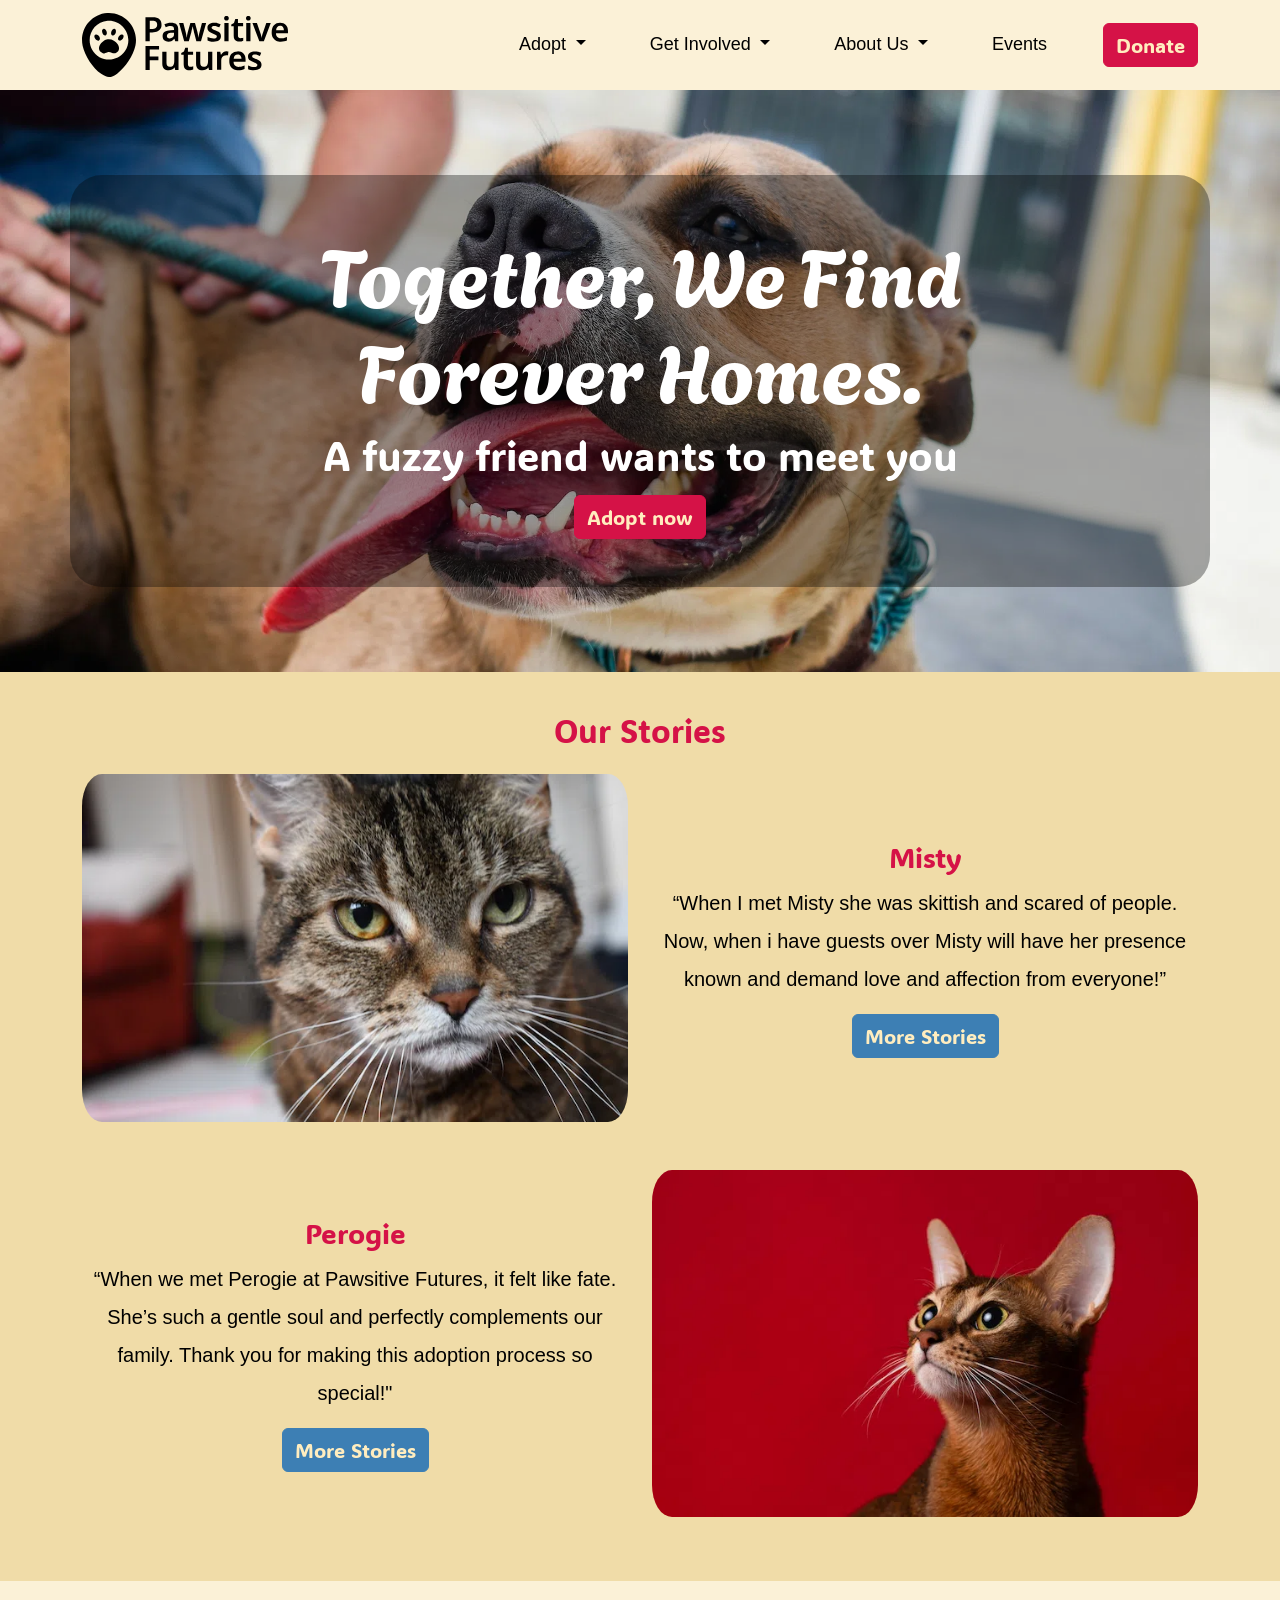
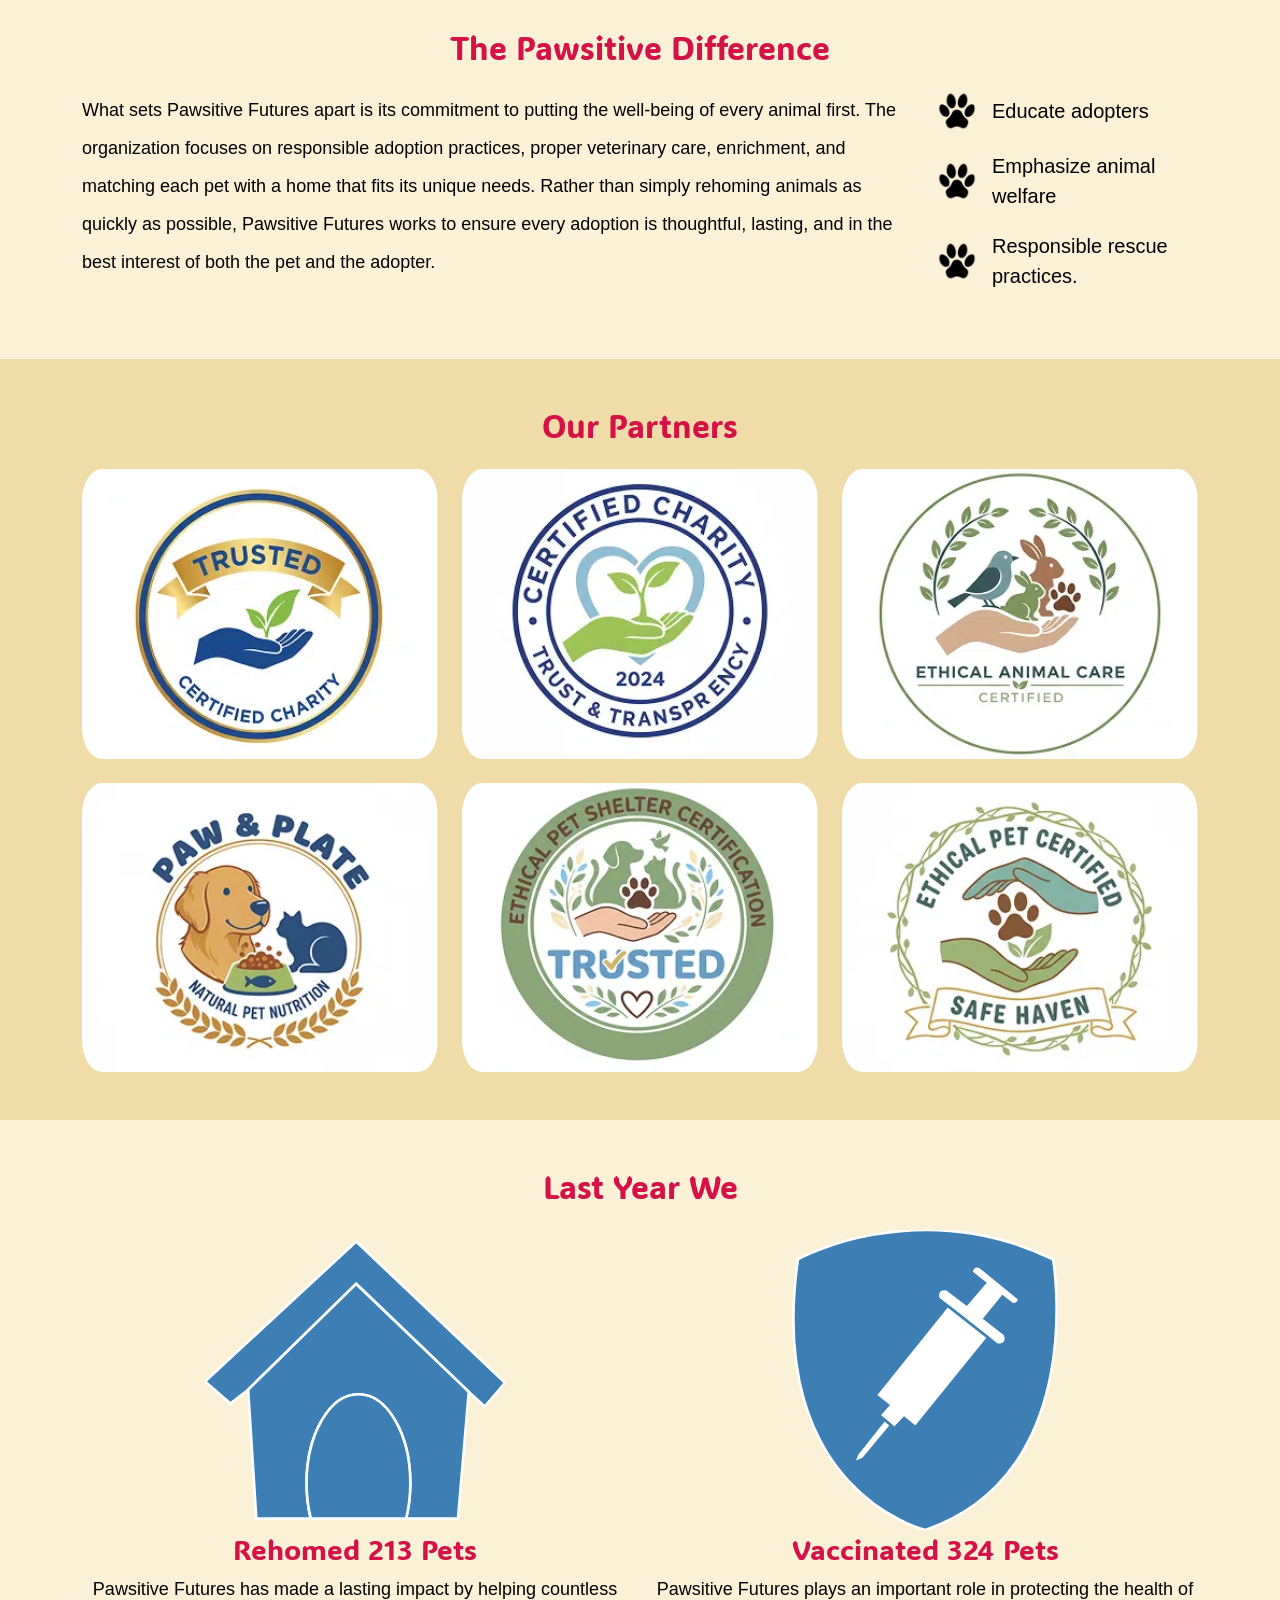
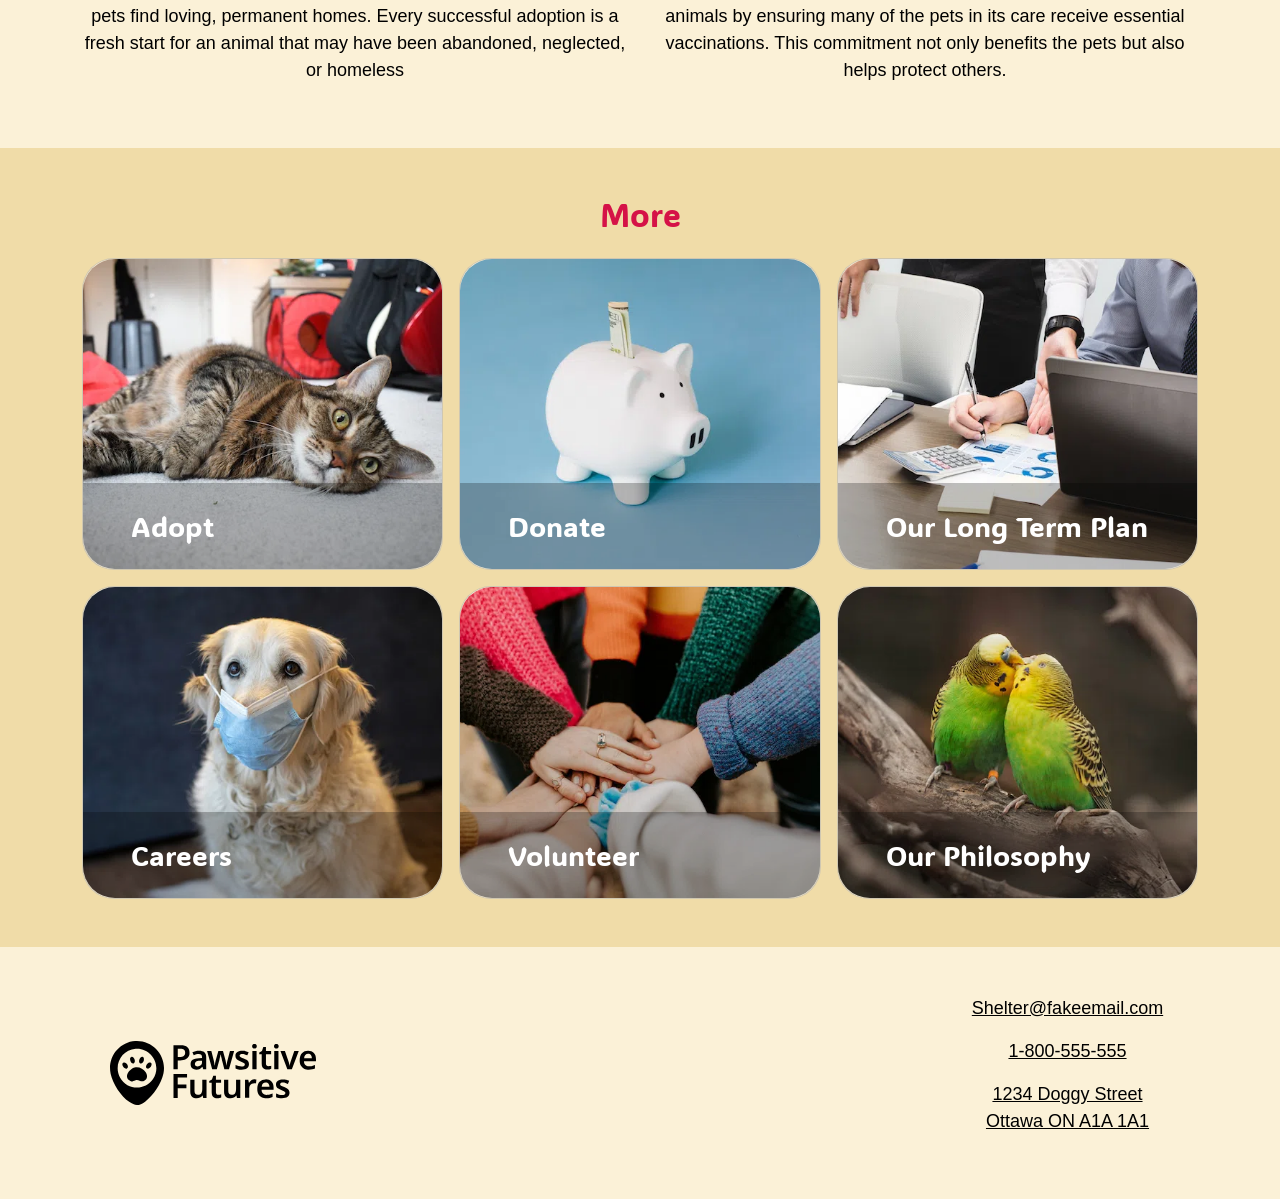
==== commit 3e8e3cb5: "responsive partners" ====
--- a/index.html
+++ b/index.html
@@ -182,12 +182,55 @@
                 <h2 class="pb-3 text-center">Our Partners</h2>
                 <div class="row g-4">
 
-                    <img class="col-6 col-md-4" src="./images/partner-1.png" alt="">
-                    <img class="col-6 col-md-4" src="./images/partner-1.png" alt="">
-                    <img class="col-6 col-md-4" src="./images/partner-1.png" alt="">
-                    <img class="col-6 col-md-4" src="./images/partner-1.png" alt="">
-                    <img class="col-6 col-md-4" src="./images/partner-1.png" alt="">
-                    <img class="col-6 col-md-4" src="./images/partner-1.png" alt="">
+                    <img 
+                        class="col-6 col-md-4 rounded-5"
+                        srcset="./images/partner-1-sm.webp 400w,
+                            ./images/partner-1-md.webp 768w,
+                            ./images/partner-1-lg.webp 992w,"
+                        src="./images/partner-1-lg.webp"
+                        sizes="100vw"
+                        alt="">
+                    <img 
+                        class="col-6 col-md-4 rounded-5"
+                        srcset="./images/partner-2-sm.webp 400w,
+                            ./images/partner-2-md.webp 768w,
+                            ./images/partner-2-lg.webp 992w,"
+                        src="./images/partner-2-lg.webp"
+                        sizes="100vw"
+                        alt="">
+                    <img 
+                        class="col-6 col-md-4 rounded-5"
+                        srcset="./images/partner-3-sm.webp 400w,
+                            ./images/partner-3-md.webp 768w,
+                            ./images/partner-3-lg.webp 992w,"
+                        src="./images/partner-3-lg.webp"
+                        sizes="100vw"
+                        alt="">
+                    <img 
+                        class="col-6 col-md-4 rounded-5"
+                        srcset="./images/partner-4-sm.webp 400w,
+                            ./images/partner-4-md.webp 768w,
+                            ./images/partner-4-lg.webp 992w,"
+                        src="./images/partner-4-lg.webp"
+                        sizes="100vw"
+                        alt="">
+                    <img 
+                        class="col-6 col-md-4 rounded-5"
+                        srcset="./images/partner-5-sm.webp 400w,
+                            ./images/partner-5-md.webp 768w,
+                            ./images/partner-5-lg.webp 992w,"
+                        src="./images/partner-5-lg.webp"
+                        sizes="100vw"
+                        alt="">
+                    <img 
+                        class="col-6 col-md-4 rounded-5"
+                        srcset="./images/partner-6-sm.webp 400w,
+                            ./images/partner-6-md.webp 768w,
+                            ./images/partner-6-lg.webp 992w,"
+                        src="./images/partner-6-lg.webp"
+                        sizes="100vw"
+                        alt="">
+
                 </div>
             </div>
         </section>
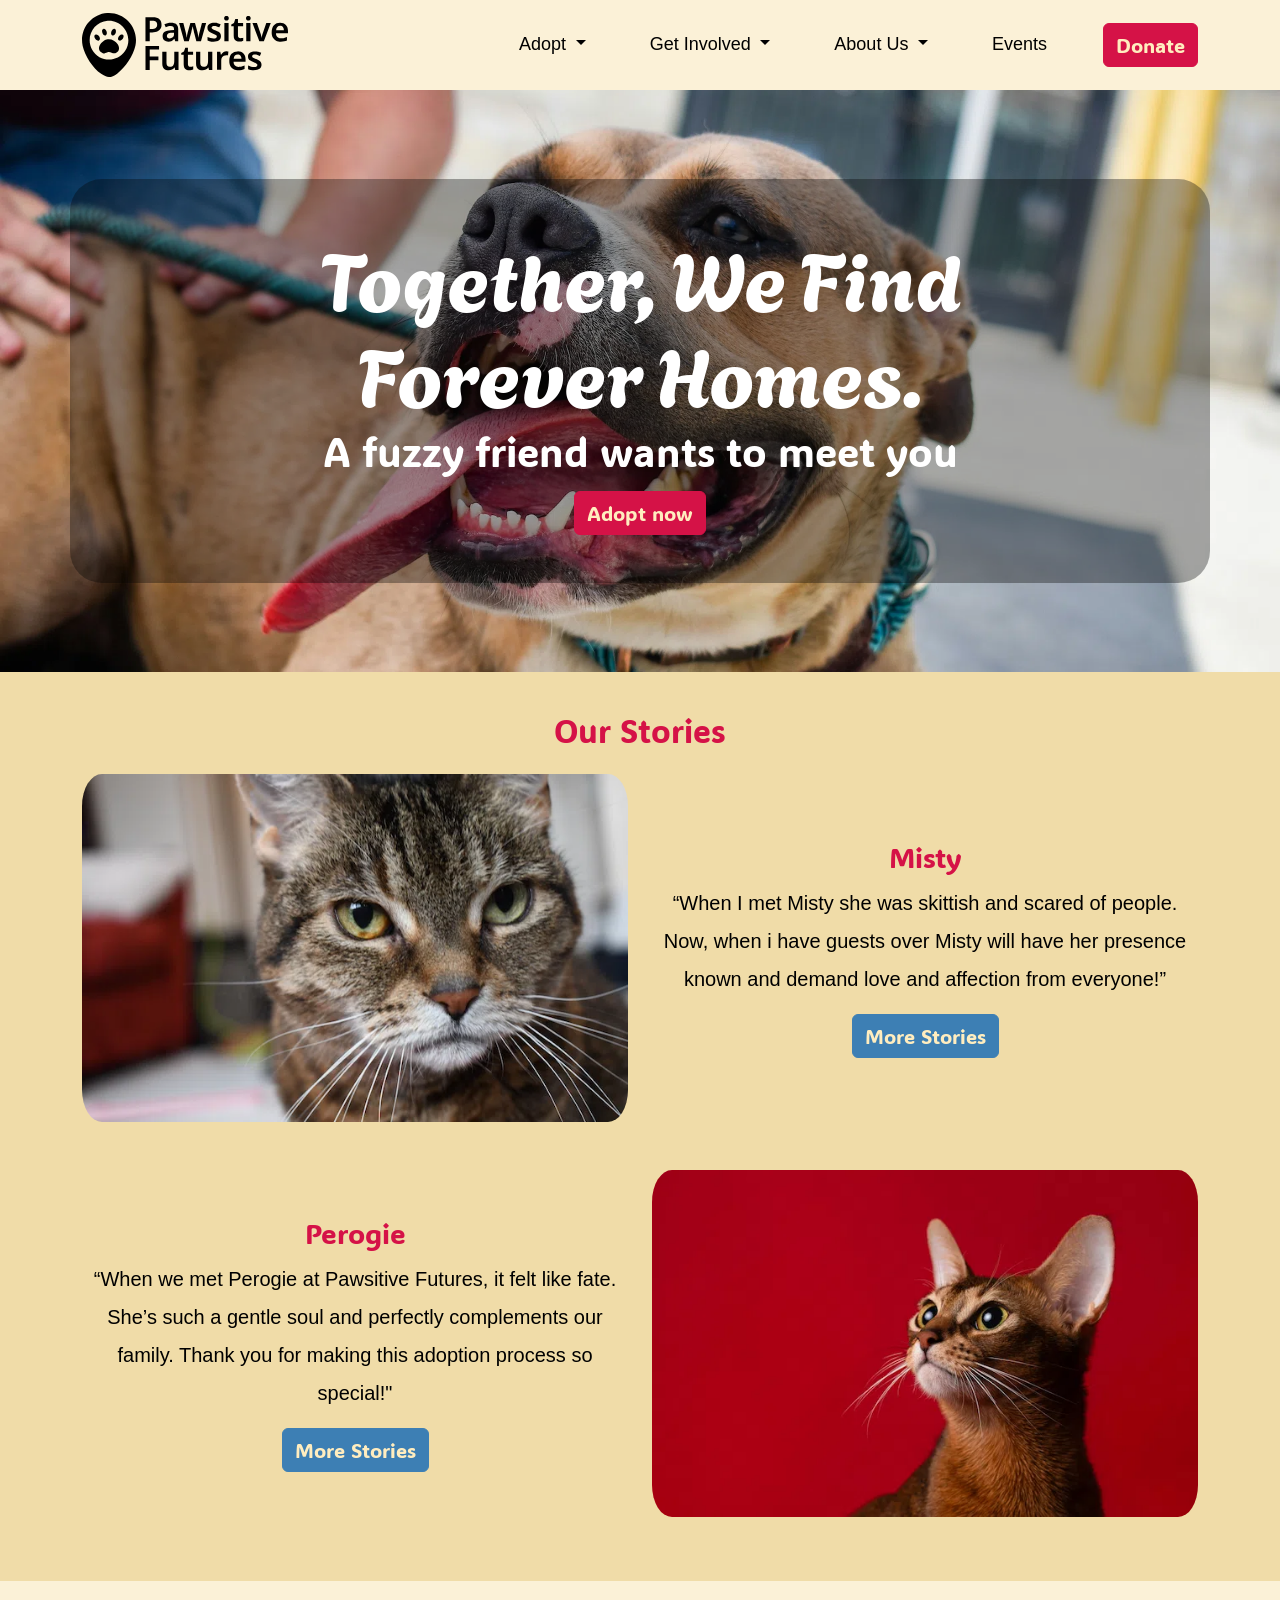
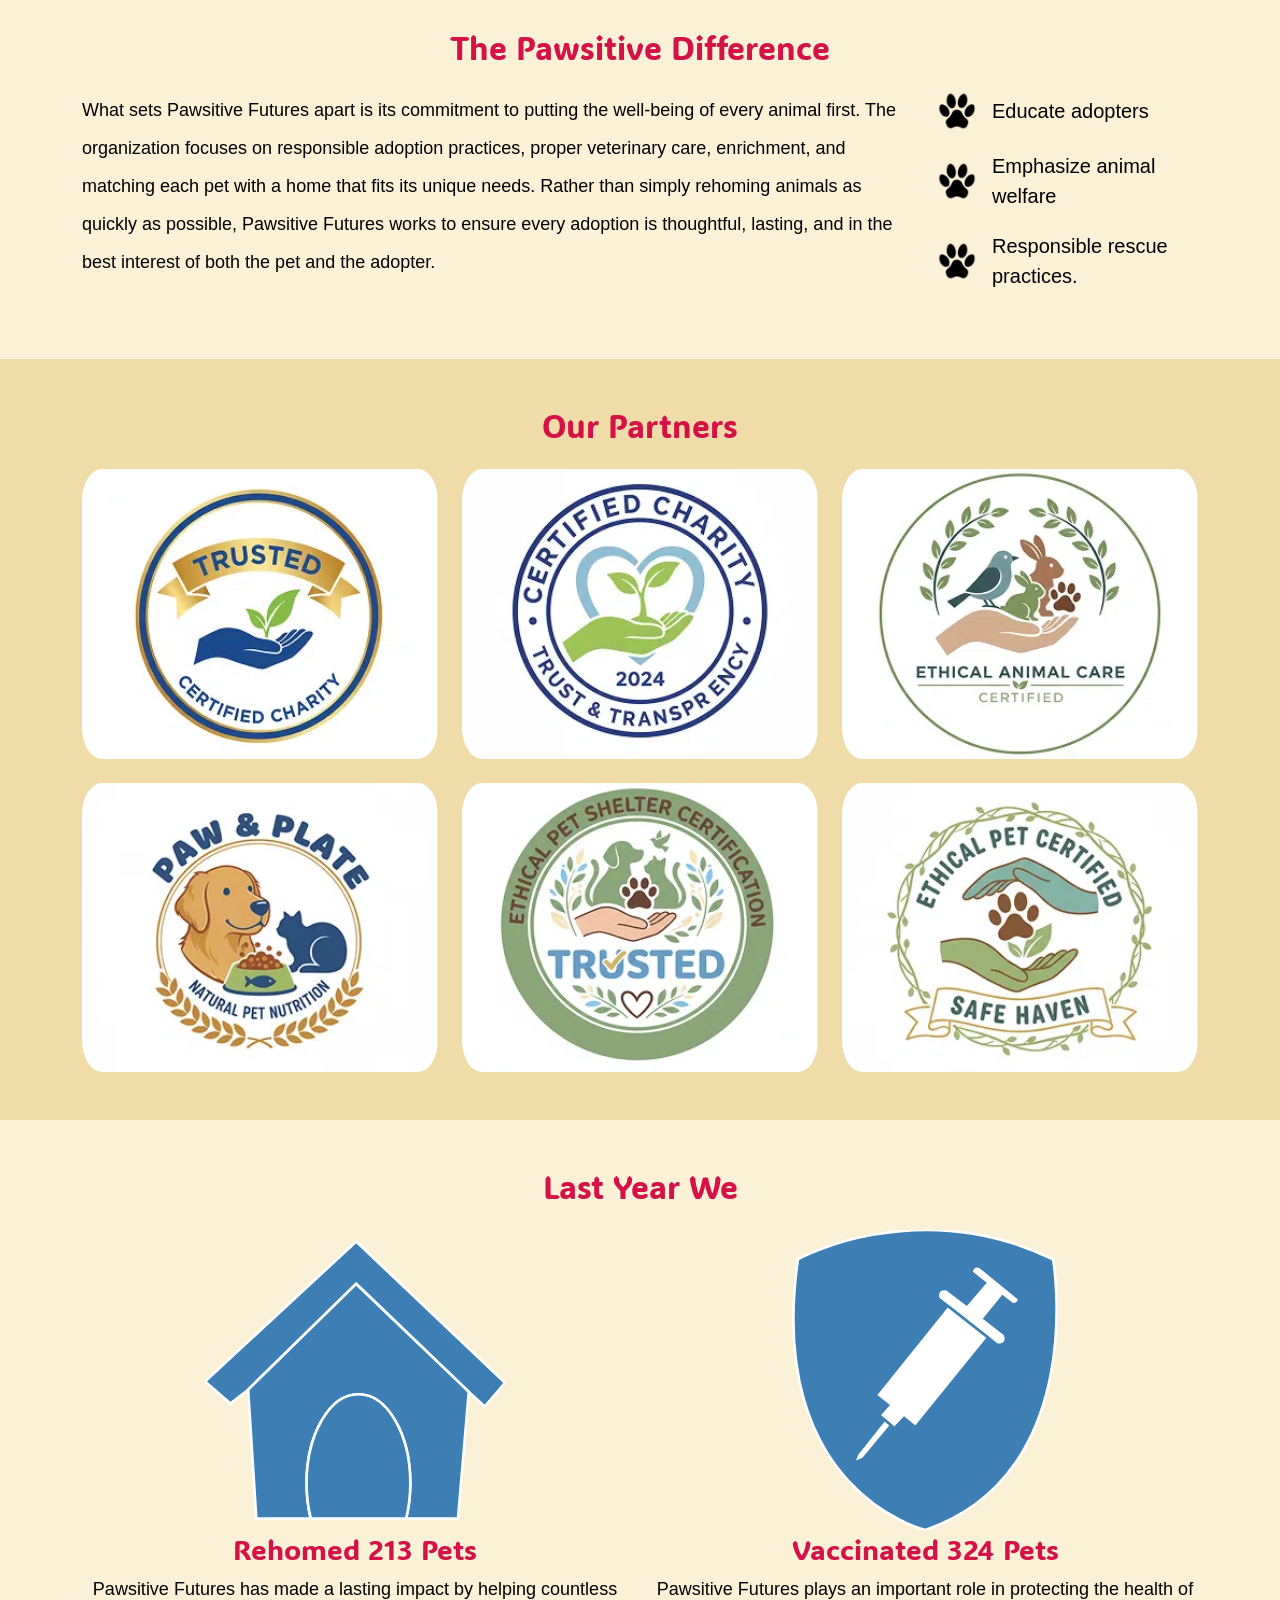
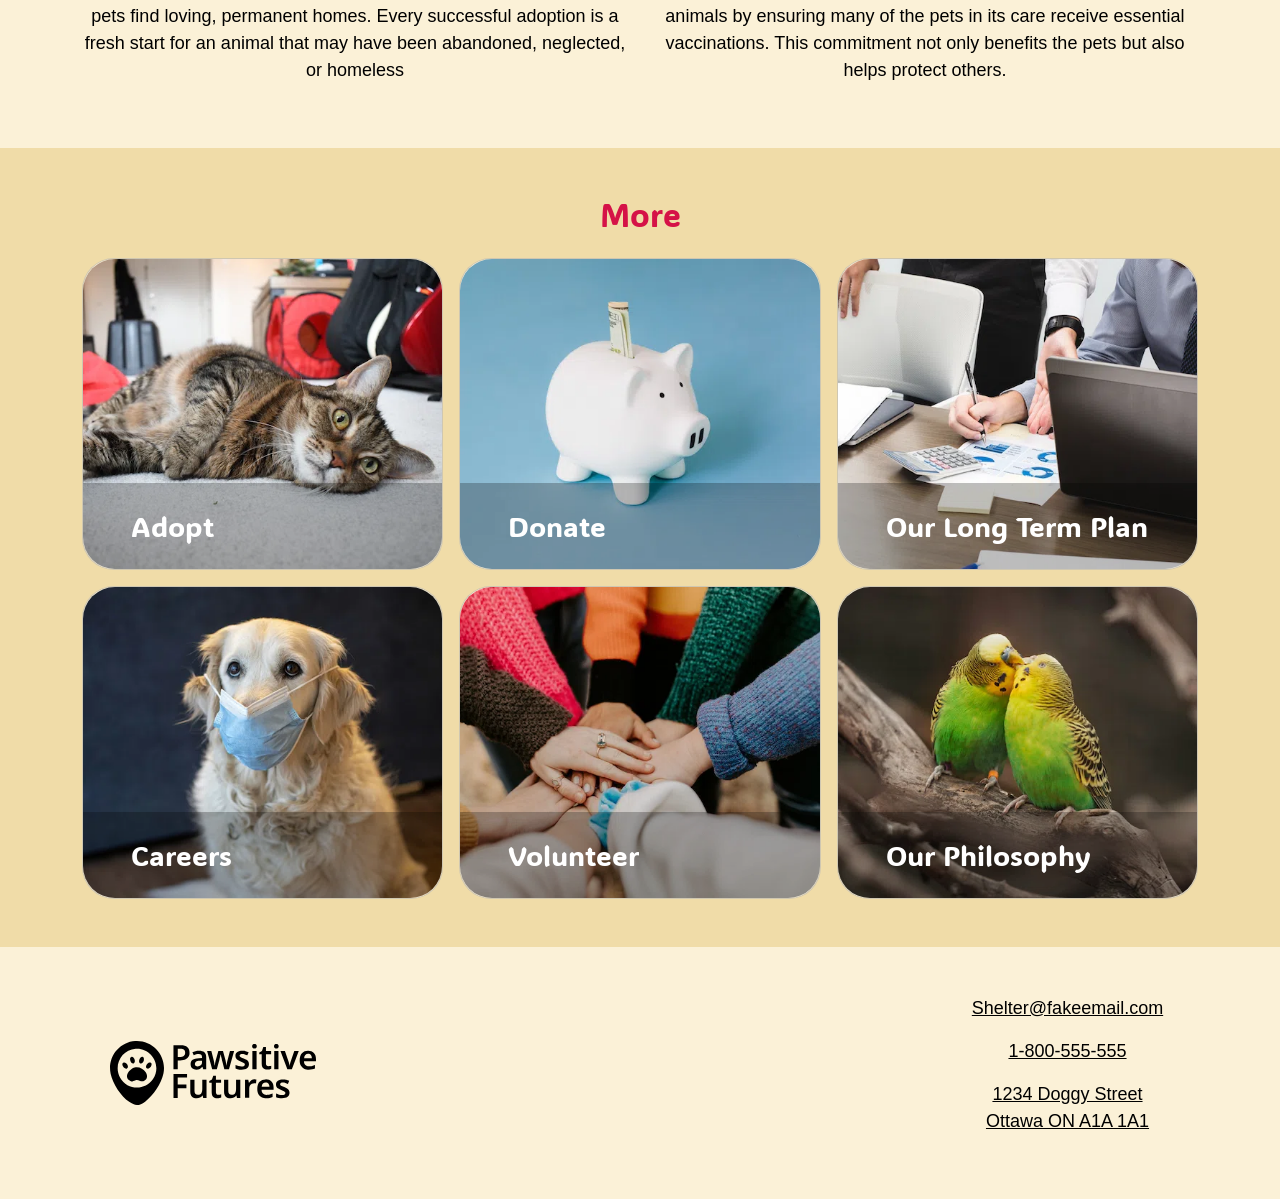
==== commit 1c168d45: "Pass HTML validation" ====
--- a/index.html
+++ b/index.html
@@ -28,7 +28,7 @@
         <nav class="navbar navbar-expand-md bg-body-tertiary">
             <div class="container">
                 <a class="navbar-brand" href="#">
-                    <img src="./images/logo-pawsitive-futures.svg" alt="Bootstrap" width="206" height="auto">
+                    <img src="./images/logo-pawsitive-futures.svg" alt="pawsitive futures" width="206">
                 </a>
                 <button class="navbar-toggler" type="button" data-bs-toggle="collapse" data-bs-target="#navbarNav"
                     aria-controls="navbarNav" aria-expanded="false" aria-label="Toggle navigation">
@@ -89,19 +89,16 @@
     <main id="main">
         <section id="hero" class="position-relative">
             <!-- decorative hero image -->
-            <img 
-                id="hero-image"
-                srcset="./images/hero-index-sm.webp 400w,
+            <img id="hero-image" srcset="./images/hero-index-sm.webp 400w,
                     ./images/hero-index-md.webp 768w,
-                    ./images/hero-index-lg.webp 1200w,"
-                src="./images/hero-index-lg.webp"
-                sizes="100vw"
-                alt="">
+                    ./images/hero-index-lg.webp 1200w" src="./images/hero-index-lg.webp" sizes="100vw" alt="">
             <div id="hero-content" class="container position-absolute top-50 start-50 translate-middle rounded-5 text-center
                     p-md-3 p-xl-5">
                 <div class="d-flex align-items-center flex-column ">
-                    <p class="text-white display-1 col-lg-8 animate__animated animate__fadeInDown ">Together, We Find Forever Homes.</p>
-                    <p class="text-white display-6 animate__animated animate__fadeInLeft">A fuzzy friend wants to meet you</p>
+                    <h1 class="text-white display-1 col-lg-8 animate__animated animate__fadeInDown ">Together, We Find
+                        Forever Homes.</h1>
+                    <p class="text-white display-6 animate__animated animate__fadeInLeft">A fuzzy friend wants to meet
+                        you</p>
                 </div>
                 <button class="btn btn-danger animate__animated animate__fadeInUp animate__delay-1s">Adopt now</button>
             </div>
@@ -110,16 +107,10 @@
         <section class="bg-secondary py-3">
             <div class="container text-center">
                 <h2 class="pt-4 pb-3">Our Stories</h2>
-
                 <div class="row featured-pet">
-                    <img 
-                        data-aos="fade-right"
-                        class="col-md-6 rounded-5"
-                        srcset="./images/our_stories_1_sm.webp 400w,
+                    <img data-aos="fade-right" class="col-md-6 rounded-5" srcset="./images/our_stories_1_sm.webp 400w,
                             ./images/our_stories_1_md.webp 768w,
-                            ./images/our_stories_1_lg.webp 992w,"
-                        src="./images/our_stories_1_lg.webp"
-                        sizes="100vw"
+                            ./images/our_stories_1_lg.webp 992w" src="./images/our_stories_1_lg.webp" sizes="100vw"
                         alt="Misty the cat, she is a brown tabby with one green eye and one yellow-ish-green eye">
                     <div class="col-md-6 d-flex flex-column justify-content-center align-items-center"
                         data-aos="fade-left">
@@ -132,16 +123,10 @@
                 </div>
 
                 <div class="row featured-pet py-5 d-flex">
-                    <img 
-                        data-aos="fade-left"
-                        class="col-md-6 rounded-5"
-                        srcset="./images/our_stories_2_sm.webp 400w,
+                    <img data-aos="fade-left" class="col-md-6 rounded-5" srcset="./images/our_stories_2_sm.webp 400w,
                             ./images/our_stories_2_md.webp 768w,
-                            ./images/our_stories_2_lg.webp 992w,"
-                        src="./images/our_stories_2_lg.webp"
-                        sizes="100vw"
+                            ./images/our_stories_2_lg.webp 992w" src="./images/our_stories_2_lg.webp" sizes="100vw"
                         alt="Perogie the cat, she is a red-ish brown and she is looking up to the left">
-
                     <div class="order-md-first col-md-6 d-flex flex-column justify-content-center align-items-center"
                         data-aos="fade-right">
                         <h3>Perogie</h3>
@@ -181,56 +166,24 @@
             <div class="container">
                 <h2 class="pb-3 text-center">Our Partners</h2>
                 <div class="row g-4">
-
-                    <img 
-                        class="col-6 col-md-4 rounded-5"
-                        srcset="./images/partner-1-sm.webp 400w,
+                    <img class="col-6 col-md-4 rounded-5" srcset="./images/partner-1-sm.webp 400w,
                             ./images/partner-1-md.webp 768w,
-                            ./images/partner-1-lg.webp 992w,"
-                        src="./images/partner-1-lg.webp"
-                        sizes="100vw"
-                        alt="">
-                    <img 
-                        class="col-6 col-md-4 rounded-5"
-                        srcset="./images/partner-2-sm.webp 400w,
+                            ./images/partner-1-lg.webp 992w" src="./images/partner-1-lg.webp" sizes="100vw" alt="Trusted Certified Charity logo">
+                    <img class="col-6 col-md-4 rounded-5" srcset="./images/partner-2-sm.webp 400w,
                             ./images/partner-2-md.webp 768w,
-                            ./images/partner-2-lg.webp 992w,"
-                        src="./images/partner-2-lg.webp"
-                        sizes="100vw"
-                        alt="">
-                    <img 
-                        class="col-6 col-md-4 rounded-5"
-                        srcset="./images/partner-3-sm.webp 400w,
+                            ./images/partner-2-lg.webp 992w" src="./images/partner-2-lg.webp" sizes="100vw" alt="Certified Charity Trust and Transparency logo">
+                    <img class="col-6 col-md-4 rounded-5" srcset="./images/partner-3-sm.webp 400w,
                             ./images/partner-3-md.webp 768w,
-                            ./images/partner-3-lg.webp 992w,"
-                        src="./images/partner-3-lg.webp"
-                        sizes="100vw"
-                        alt="">
-                    <img 
-                        class="col-6 col-md-4 rounded-5"
-                        srcset="./images/partner-4-sm.webp 400w,
+                            ./images/partner-3-lg.webp 992w" src="./images/partner-3-lg.webp" sizes="100vw" alt="Ethical Animal Care Certified logo">
+                    <img class="col-6 col-md-4 rounded-5" srcset="./images/partner-4-sm.webp 400w,
                             ./images/partner-4-md.webp 768w,
-                            ./images/partner-4-lg.webp 992w,"
-                        src="./images/partner-4-lg.webp"
-                        sizes="100vw"
-                        alt="">
-                    <img 
-                        class="col-6 col-md-4 rounded-5"
-                        srcset="./images/partner-5-sm.webp 400w,
+                            ./images/partner-4-lg.webp 992w" src="./images/partner-4-lg.webp" sizes="100vw" alt="Paw and Plate Natural Pet Nutrition logo">
+                    <img class="col-6 col-md-4 rounded-5" srcset="./images/partner-5-sm.webp 400w,
                             ./images/partner-5-md.webp 768w,
-                            ./images/partner-5-lg.webp 992w,"
-                        src="./images/partner-5-lg.webp"
-                        sizes="100vw"
-                        alt="">
-                    <img 
-                        class="col-6 col-md-4 rounded-5"
-                        srcset="./images/partner-6-sm.webp 400w,
+                            ./images/partner-5-lg.webp 992w" src="./images/partner-5-lg.webp" sizes="100vw" alt="Ethical Pet Shelter Trusted Logo">
+                    <img class="col-6 col-md-4 rounded-5" srcset="./images/partner-6-sm.webp 400w,
                             ./images/partner-6-md.webp 768w,
-                            ./images/partner-6-lg.webp 992w,"
-                        src="./images/partner-6-lg.webp"
-                        sizes="100vw"
-                        alt="">
-
+                            ./images/partner-6-lg.webp 992w" src="./images/partner-6-lg.webp" sizes="100vw" alt="Ethical Pet Certified Safe Haven Logo">
                 </div>
             </div>
         </section>
@@ -240,6 +193,7 @@
                 <h2 class="pb-3 text-center">Last Year We</h2>
                 <div class="row text-center">
                     <div class="col-md-6">
+                        <!-- decorative icons -->
                         <img src="./images/dog-house.svg" alt="">
                         <h3>Rehomed 213 Pets</h3>
                         <p>Pawsitive Futures has made a lasting impact by helping countless pets find loving, permanent
@@ -265,101 +219,73 @@
                         <div class="card p-0 rounded-5">
                             <!-- since the image takes more of the screen on mobile, make the image larger on mobile -->
                             <!-- tablet uses the same formatting as the large screen sizes but has a smaller screen so use the md image -->
-                            <img 
-                                class="card-img rounded-5 object-fit-cover"
-                                srcset="./images/more_card_1_lg.webp 400w,
+                            <!-- these are all decorative images, the text is the only thing that really matters here -->
+                            <img class="card-img rounded-5 object-fit-cover" srcset="./images/more_card_1_lg.webp 400w,
                                     ./images/more_card_1_md.webp 800w,
-                                    ./images/more_card_1_lg.webp 1200w,"
-                                src="./images/more_card_1_lg.webp"
-                                sizes="100vw"
-                                alt="brown tabby cat rolling around on the floor">
+                                    ./images/more_card_1_lg.webp 1200w" src="./images/more_card_1_lg.webp"
+                                sizes="100vw" alt="">
                             <div class="card-img-overlay d-flex flex-column justify-content-end p-0">
                                 <h3 class="card-title ml-auto text-white m-0 p-4 ps-5 rounded-bottom-5">Adopt</h3>
                             </div>
                         </div>
                     </a>
-                    
-                    <a href="#" class="col-md-4">
-                        <div class="card p-0 rounded-5">
-                            <img 
-                                class="card-img rounded-5 object-fit-cover"
-                                srcset="./images/more_card_2_lg.webp 400w,
+                    <a href="#" class="col-md-4">
+                        <div class="card p-0 rounded-5">
+                            <img class="card-img rounded-5 object-fit-cover" srcset="./images/more_card_2_lg.webp 400w,
                                     ./images/more_card_2_md.webp 800w,
-                                    ./images/more_card_2_lg.webp 1200w,"
-                                src="./images/more_card_2_lg.webp"
-                                sizes="100vw"
-                                alt="white piggy bank with dollar inserted in the hole">
+                                    ./images/more_card_2_lg.webp 1200w" src="./images/more_card_2_lg.webp"
+                                sizes="100vw" alt="">
                             <div class="card-img-overlay d-flex flex-column justify-content-end p-0">
                                 <h3 class="card-title ml-auto text-white m-0 p-4 ps-5 rounded-bottom-5">Donate</h3>
                             </div>
                         </div>
                     </a>
-                    
-                    <a href="#" class="col-md-4">
-                        <div class="card p-0 rounded-5">
-                            <img 
-                                class="card-img rounded-5 object-fit-cover"
-                                srcset="./images/more_card_3_lg.webp 400w,
+                    <a href="#" class="col-md-4">
+                        <div class="card p-0 rounded-5">
+                            <img class="card-img rounded-5 object-fit-cover" srcset="./images/more_card_3_lg.webp 400w,
                                     ./images/more_card_3_md.webp 800w,
-                                    ./images/more_card_3_lg.webp 1200w,"
-                                src="./images/more_card_3_lg.webp"
-                                sizes="100vw"
-                                alt="white piggy bank with dollar inserted in the hole">
-                            <div class="card-img-overlay d-flex flex-column justify-content-end p-0">
-                                <h3 class="card-title ml-auto text-white m-0 p-4 ps-5 rounded-bottom-5">Our Long Term Plan</h3>
-                            </div>
-                        </div>
-                    </a>
-                    
-                    <a href="#" class="col-md-4">
-                        <div class="card p-0 rounded-5">
-                            <img 
-                                class="card-img rounded-5 object-fit-cover"
-                                srcset="./images/more_card_4_lg.webp 400w,
+                                    ./images/more_card_3_lg.webp 1200w" src="./images/more_card_3_lg.webp"
+                                sizes="100vw" alt="">
+                            <div class="card-img-overlay d-flex flex-column justify-content-end p-0">
+                                <h3 class="card-title ml-auto text-white m-0 p-4 ps-5 rounded-bottom-5">Our Long Term
+                                    Plan</h3>
+                            </div>
+                        </div>
+                    </a>
+                    <a href="#" class="col-md-4">
+                        <div class="card p-0 rounded-5">
+                            <img class="card-img rounded-5 object-fit-cover" srcset="./images/more_card_4_lg.webp 400w,
                                     ./images/more_card_4_md.webp 800w,
-                                    ./images/more_card_4_lg.webp 1200w,"
-                                src="./images/more_card_4_lg.webp"
-                                sizes="100vw"
-                                alt="white piggy bank with dollar inserted in the hole">
+                                    ./images/more_card_4_lg.webp 1200w" src="./images/more_card_4_lg.webp"
+                                sizes="100vw" alt="">
                             <div class="card-img-overlay d-flex flex-column justify-content-end p-0">
                                 <h3 class="card-title ml-auto text-white m-0 p-4 ps-5 rounded-bottom-5">Careers</h3>
                             </div>
                         </div>
                     </a>
-                    
-                    <a href="#" class="col-md-4">
-                        <div class="card p-0 rounded-5">
-                            <img 
-                                class="card-img rounded-5 object-fit-cover"
-                                srcset="./images/more_card_5_lg.webp 400w,
+                    <a href="#" class="col-md-4">
+                        <div class="card p-0 rounded-5">
+                            <img class="card-img rounded-5 object-fit-cover" srcset="./images/more_card_5_lg.webp 400w,
                                     ./images/more_card_5_md.webp 800w,
-                                    ./images/more_card_5_lg.webp 1200w,"
-                                src="./images/more_card_5_lg.webp"
-                                sizes="100vw"
-                                alt="white piggy bank with dollar inserted in the hole">
+                                    ./images/more_card_5_lg.webp 1200w" src="./images/more_card_5_lg.webp"
+                                sizes="100vw" alt="">
                             <div class="card-img-overlay d-flex flex-column justify-content-end p-0">
                                 <h3 class="card-title ml-auto text-white m-0 p-4 ps-5 rounded-bottom-5">Volunteer</h3>
                             </div>
                         </div>
                     </a>
-                    
-                    <a href="#" class="col-md-4">
-                        <div class="card p-0 rounded-5">
-                            <img 
-                                class="card-img rounded-5 object-fit-cover"
-                                srcset="./images/more_card_6_lg.webp 400w,
+                    <a href="#" class="col-md-4">
+                        <div class="card p-0 rounded-5">
+                            <img class="card-img rounded-5 object-fit-cover" srcset="./images/more_card_6_lg.webp 400w,
                                     ./images/more_card_6_md.webp 800w,
-                                    ./images/more_card_6_lg.webp 1200w,"
-                                src="./images/more_card_6_lg.webp"
-                                sizes="100vw"
-                                alt="white piggy bank with dollar inserted in the hole">
-                            <div class="card-img-overlay d-flex flex-column justify-content-end p-0">
-                                <h3 class="card-title ml-auto text-white m-0 p-4 ps-5 rounded-bottom-5">Our Philosophy</h3>
-                            </div>
-                        </div>
-                    </a>
-                    
-
+                                    ./images/more_card_6_lg.webp 1200w" src="./images/more_card_6_lg.webp"
+                                sizes="100vw" alt="">
+                            <div class="card-img-overlay d-flex flex-column justify-content-end p-0">
+                                <h3 class="card-title ml-auto text-white m-0 p-4 ps-5 rounded-bottom-5">Our Philosophy
+                                </h3>
+                            </div>
+                        </div>
+                    </a>
                 </div>
             </div>
         </section>
@@ -370,7 +296,7 @@
             <div class="row align-items-center py-5">
                 <div class="col-md-3 text-center mb-md-0 mb-3">
                     <a href="#">
-                        <img src="./images/logo-pawsitive-futures.svg" alt="Bootstrap" width="206" height="auto">
+                        <img src="./images/logo-pawsitive-futures.svg" alt="pawsitive futures" width="206">
                     </a>
                 </div>
                 <div class="ms-auto col-md-3 text-center">
--- a/css/main.css
+++ b/css/main.css
@@ -8,7 +8,7 @@
     --bs-body-bg: #FBF1D7;
     --bs-tertiary-bg-rgb: 251, 241, 215;
 
-    --bs-secondary-color:#F0DCA8;
+    --bs-secondary-color: #F0DCA8;
     --bs-secondary-rgb: 240, 220, 168;
 
     --bs-link-color-rgb: 0, 0, 0;
@@ -17,7 +17,7 @@
     --hero-font: "Agbalumo", system-ui;
     --header-font: "ADLaM Display", system-ui;
 
-    --bs-body-font-size:18px;
+    --bs-body-font-size: 18px;
 
     --bs-info-rgb: 61, 127, 180;
 
@@ -40,7 +40,8 @@
     font-family: var(--header-font);
 }
 
-h2, h3 {
+h2,
+h3 {
     font-family: var(--header-font);
     color: #D51247;
     line-height: 38px;
@@ -74,28 +75,29 @@
     height: 2em;
 }
 
-.navbar{
-   --bs-navbar-color: rgb(0, 0, 0);
-   --bs-navbar-hover-color: rgb(0, 0, 0);
-   --bs-navbar-active-color: #c00e3e;
-   font-weight: 500;   
-}
-
-.nav-link:focus, .nav-link:hover {
+.navbar {
+    --bs-navbar-color: rgb(0, 0, 0);
+    --bs-navbar-hover-color: rgb(0, 0, 0);
+    --bs-navbar-active-color: #c00e3e;
+    font-weight: 500;
+}
+
+.nav-link:focus,
+.nav-link:hover {
     color: #D51247;
 }
 
 .dropdown-menu {
-  --dropdown-link-hover-color: #e1d1a8;
-  --bs-dropdown-link-hover-bg: #F0DCA8;
-  --bs-dropdown-link-active-bg:#B4A06B;
-  --bs-dropdown-link-active-color:black;
-  --bs-dropdown-border-radius:0;
-  border: none;
+    --dropdown-link-hover-color: #e1d1a8;
+    --bs-dropdown-link-hover-bg: #F0DCA8;
+    --bs-dropdown-link-active-bg: #B4A06B;
+    --bs-dropdown-link-active-color: black;
+    --bs-dropdown-border-radius: 0;
+    border: none;
 }
 
 .btn {
-    --bs-btn-font-family:"ADLaM Display", system-ui;
+    --bs-btn-font-family: "ADLaM Display", system-ui;
     --bs-btn-color: #FFEDBF;
     --bs-btn-font-size: 20px;
 }
@@ -112,7 +114,7 @@
     --bs-btn-active-color: #FFEDBF;
     --bs-btn-active-bg: #103E63;
     --bs-btn-active-border-color: #103E63;
-    
+
 }
 
 .btn-danger {
@@ -123,7 +125,7 @@
     --bs-btn-hover-color: #FFEDBF;
     --bs-btn-hover-bg: #970A30;
     --bs-btn-hover-border-color: #970A30;
-    
+
     --bs-btn-active-color: #FFEDBF;
     --bs-btn-active-bg: #621329;
     --bs-btn-active-border-color: #621329;
@@ -131,19 +133,19 @@
 
 /* skip link */
 .skip {
-  position: absolute;
-  left: -10000px;
-  top: auto;
-  width: 1px;
-  height: 1px;
-  overflow: hidden;
-  display: block;
+    position: absolute;
+    left: -10000px;
+    top: auto;
+    width: 1px;
+    height: 1px;
+    overflow: hidden;
+    display: block;
 }
 
 .skip:focus {
-  position: static;
-  width: auto;
-  height: auto;
+    position: static;
+    width: auto;
+    height: auto;
 }
 
 /* hero section */
@@ -168,10 +170,10 @@
 }
 
 ul.paw-bullets li {
-  display: flex;
-  align-items: center;
-  gap: 0.75em;
-  margin-bottom: 1em;
+    display: flex;
+    align-items: center;
+    gap: 0.75em;
+    margin-bottom: 1em;
 }
 
 ul.paw-bullets li::before {
@@ -191,17 +193,22 @@
 }
 
 /* more cards */
-#more_cards a:hover h3, #more_cards a:focus h3 {
+#more_cards a:hover h3,
+#more_cards a:focus h3 {
     background-color: rgba(0, 0, 0, 0.50);
 }
+
 #more_cards a h3 {
     transition: background-color 0.2s ease-in-out;
     background-color: rgba(0, 0, 0, 0.25);
 }
+
 #more_cards a:hover {
-    
-  animation: pulse; /* referring directly to the animation's @keyframe declaration */
-  animation-duration: 0.5s; /* don't forget to set a duration! */
+
+    animation: pulse;
+    /* referring directly to the animation's @keyframe declaration */
+    animation-duration: 0.5s;
+    /* don't forget to set a duration! */
 }
 
 /* cats */
@@ -209,7 +216,8 @@
     font-family: var(--header-font);
 }
 
-#cat-list p:first-of-type, #cat-list label {
+#cat-list p:first-of-type,
+#cat-list label {
     font-family: var(--header-font);
 }
 
